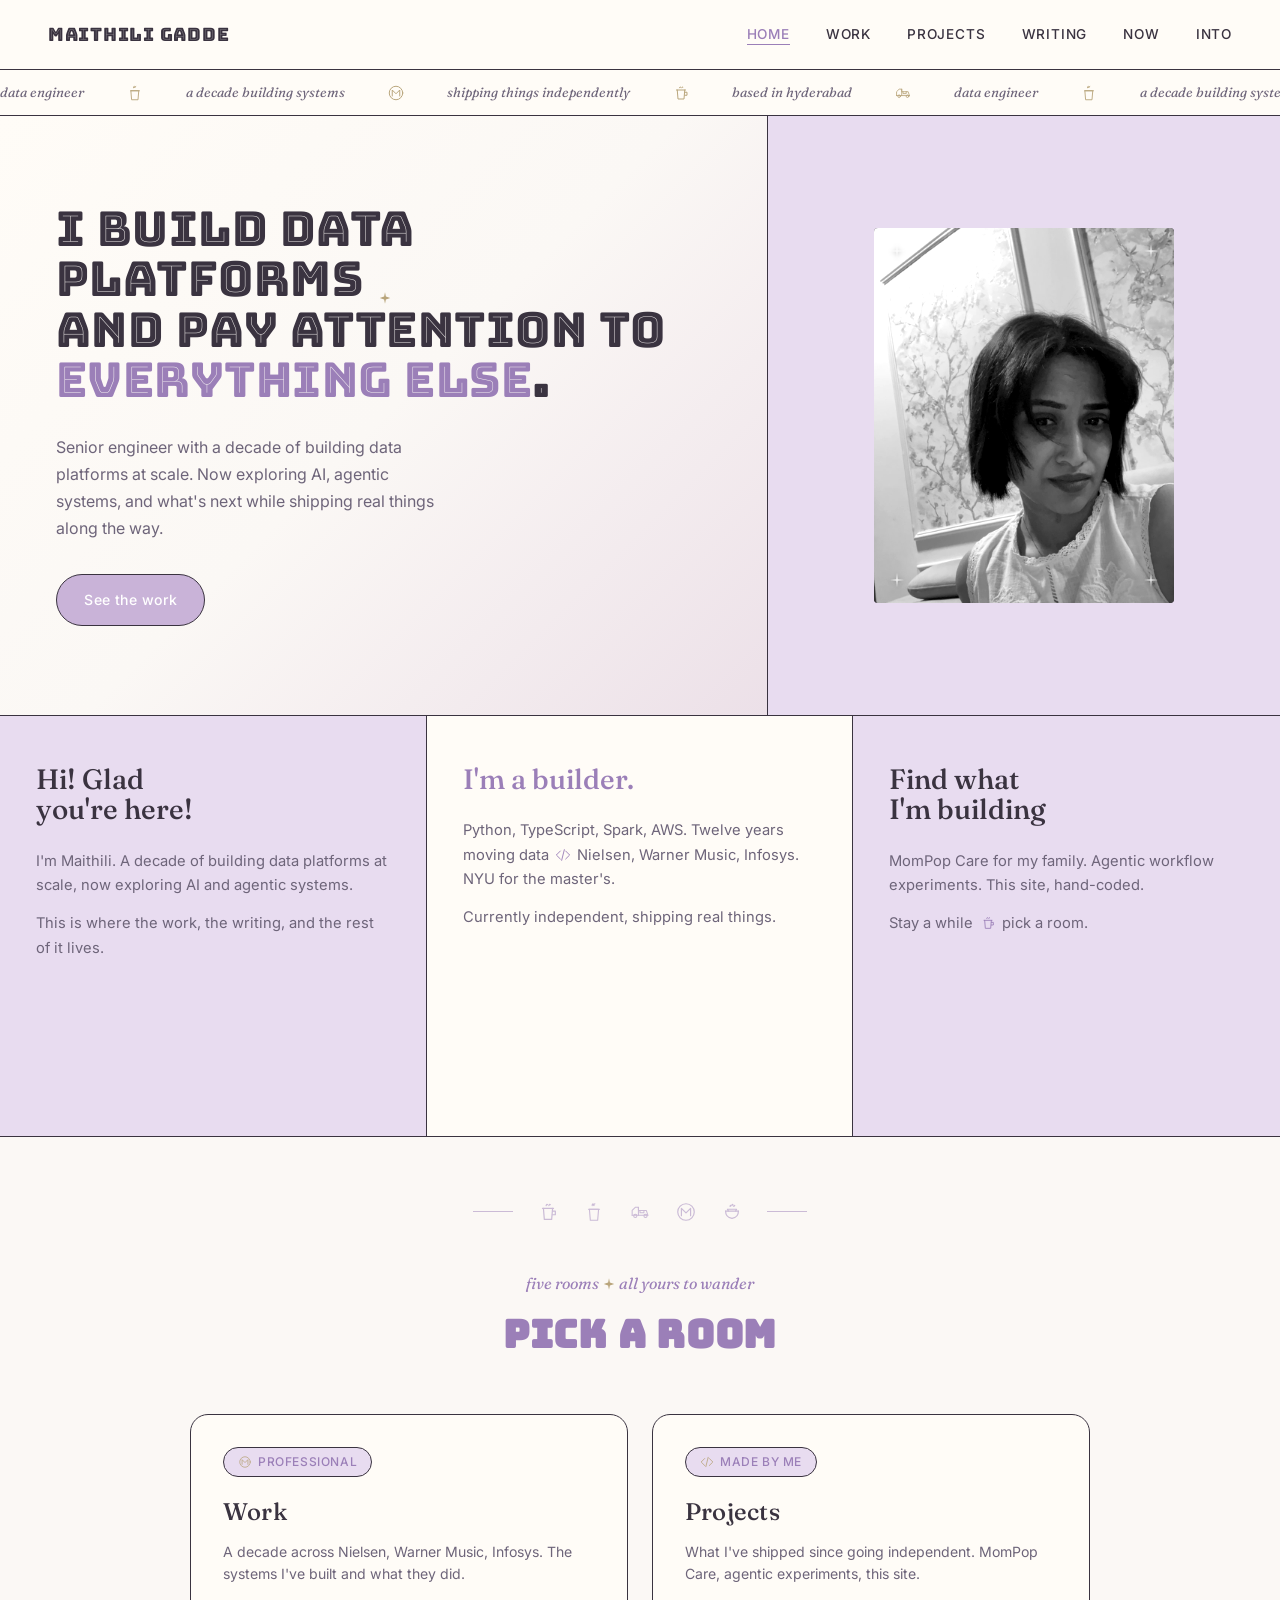
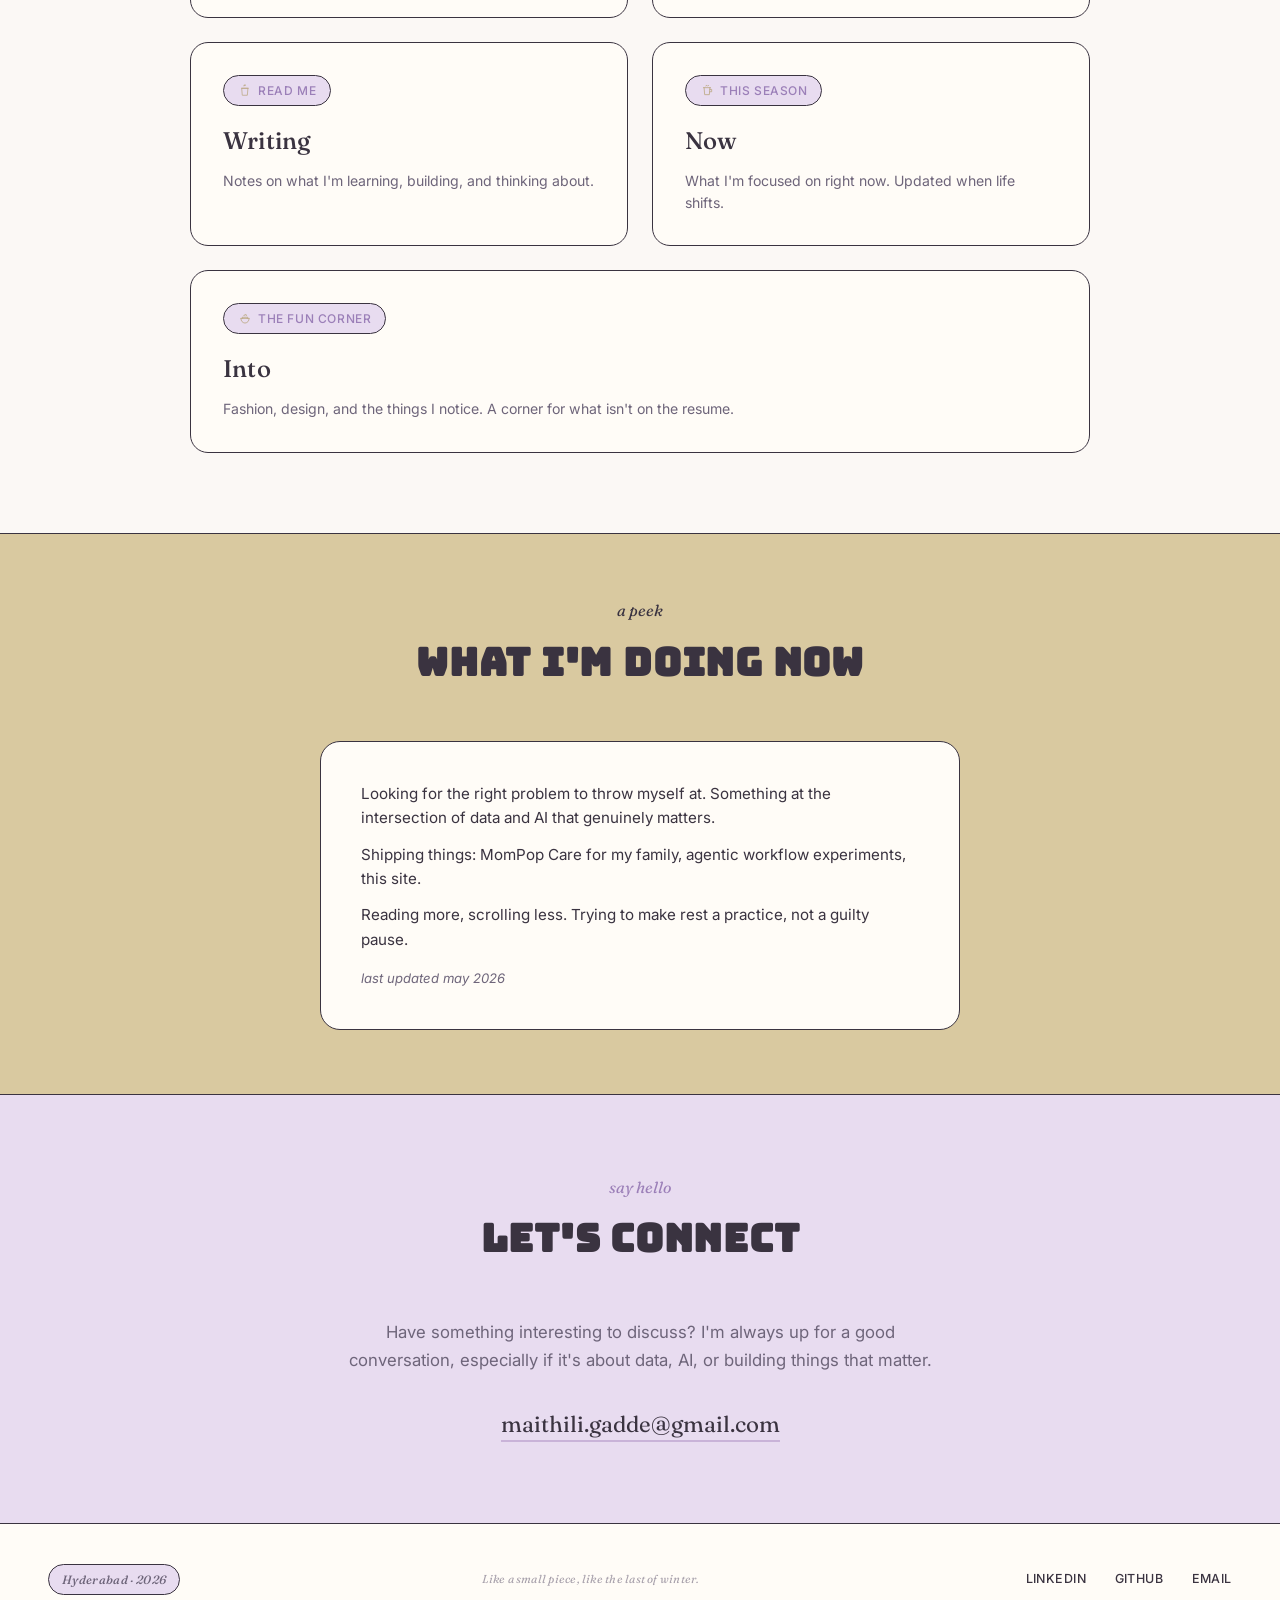
==== index.html @ c9463063 "Bring the site to life, subtle animations and whimsy across all pages" ====
<!DOCTYPE html>
<html lang="en">
<head>
<meta charset="UTF-8">
<meta name="viewport" content="width=device-width, initial-scale=1.0">
<title>Maithili Gadde — Engineer, Builder, Explorer</title>
<meta name="description" content="Maithili Gadde is a senior software engineer with a decade of experience building data platforms at scale. Currently exploring AI, agentic systems, and shipping things independently.">
<meta property="og:title" content="Maithili Gadde — Engineer, Builder, Explorer">
<meta property="og:description" content="A decade building data platforms at scale. Currently exploring AI, agentic systems, and what's next.">
<meta property="og:type" content="website">
<meta property="og:image" content="hero-portrait.jpg">
<meta name="twitter:card" content="summary">
<meta name="twitter:title" content="Maithili Gadde — Engineer, Builder, Explorer">
<meta name="twitter:description" content="A decade building data platforms at scale. Currently exploring AI, agentic systems, and what's next.">
<link rel="icon" href="data:image/svg+xml,<svg xmlns='http://www.w3.org/2000/svg' viewBox='0 0 100 100'><text y='.9em' font-size='90'>M</text></svg>">
<link href="https://fonts.googleapis.com/css2?family=Bungee+Inline&family=Fraunces:ital,opsz,wght@0,9..144,300;0,9..144,400;0,9..144,500;1,9..144,400&family=Inter:wght@300;400;500;600&display=swap" rel="stylesheet">
<link rel="stylesheet" href="styles.css">
</head>
<body>

<!-- icon sprite: NYC + Hyderabad + tech -->
<svg width="0" height="0" style="position:absolute" aria-hidden="true"><defs>
  <!-- chai: cutting chai tumbler -->
  <symbol id="i-chai" viewBox="0 0 24 24" fill="none" stroke="currentColor" stroke-width="1.3" stroke-linecap="round" stroke-linejoin="round">
    <path d="M7 8 L8 20 L16 20 L17 8"/>
    <line x1="6" y1="8" x2="18" y2="8"/>
    <path d="M17 11 L20 11 L20 15 L17 15"/>
    <path d="M10 5 Q10.5 3, 11.5 4"/>
    <path d="M13 5 Q13.5 3, 14.5 4"/>
  </symbol>
  <!-- auto-rickshaw -->
  <symbol id="i-rick" viewBox="0 0 28 20" fill="none" stroke="currentColor" stroke-width="1.3" stroke-linecap="round" stroke-linejoin="round">
    <path d="M4 14 L4 8 L8 4 L12 4 L12 8 L22 8 L24 14"/>
    <line x1="4" y1="14" x2="24" y2="14"/>
    <circle cx="8" cy="15" r="2"/>
    <circle cx="21" cy="15" r="2"/>
    <line x1="12" y1="4" x2="12" y2="14"/>
    <path d="M14 8 L14 11 L19 11 L19 8"/>
  </symbol>
  <!-- biryani handi: round pot with steam -->
  <symbol id="i-biryani" viewBox="0 0 24 24" fill="none" stroke="currentColor" stroke-width="1.3" stroke-linecap="round" stroke-linejoin="round">
    <path d="M5 11 Q5 18, 12 19 Q19 18, 19 11"/>
    <line x1="5" y1="11" x2="19" y2="11"/>
    <path d="M8 11 L7 9 L17 9 L16 11"/>
    <path d="M10 6 Q10 4, 11 5"/>
    <path d="M14 6 Q14 4, 15 5"/>
    <path d="M12 5 Q12 3, 13 4"/>
  </symbol>
  <!-- metro token: circle with M -->
  <symbol id="i-metro" viewBox="0 0 24 24" fill="none" stroke="currentColor" stroke-width="1.3" stroke-linecap="round" stroke-linejoin="round">
    <circle cx="12" cy="12" r="9"/>
    <path d="M7 16 L7 8 L12 13 L17 8 L17 16"/>
  </symbol>
  <!-- coffee: NYC paper cup -->
  <symbol id="i-coffee" viewBox="0 0 24 24" fill="none" stroke="currentColor" stroke-width="1.2" stroke-linecap="round" stroke-linejoin="round">
    <path d="M7 9 L17 9 L16 21 L8 21 Z"/>
    <line x1="6" y1="9" x2="18" y2="9"/>
    <path d="M10 5 Q10 3, 11 3 Q11 5, 12 5 Q12 3, 13 3"/>
  </symbol>
  <!-- spark: four-point star -->
  <symbol id="i-spark" viewBox="0 0 24 24" fill="currentColor" stroke="none">
    <path d="M12 2 L13.5 9.5 L21 12 L13.5 14.5 L12 22 L10.5 14.5 L3 12 L10.5 9.5 Z"/>
  </symbol>
  <!-- code: angle brackets -->
  <symbol id="i-code" viewBox="0 0 24 24" fill="none" stroke="currentColor" stroke-width="1.4" stroke-linecap="round" stroke-linejoin="round">
    <polyline points="8 6 2 12 8 18"/>
    <polyline points="16 6 22 12 16 18"/>
    <line x1="14" y1="4" x2="10" y2="20"/>
  </symbol>
</defs></svg>

<nav>
  <a href="index.html" class="nav-logo">MAITHILI GADDE</a>
  <ul class="nav-links" id="navLinks">
    <li><a href="index.html" class="active">Home</a></li>
    <li><a href="work.html">Work</a></li>
    <li><a href="projects.html">Projects</a></li>
    <li><a href="writing.html">Writing</a></li>
    <li><a href="now.html">Now</a></li>
    <li><a href="into.html">Into</a></li>
  </ul>
  <button class="nav-toggle" id="navToggle" aria-label="Toggle navigation">
    <span></span><span></span><span></span>
  </button>
</nav>

<div class="marquee">
  <div class="marquee-track">
    <span>data engineer <svg class="nyc-icon"><use href="#i-coffee"/></svg> a decade building systems <svg class="nyc-icon"><use href="#i-metro"/></svg> shipping things independently <svg class="nyc-icon"><use href="#i-chai"/></svg> based in hyderabad <svg class="nyc-icon"><use href="#i-rick"/></svg></span>
    <span>data engineer <svg class="nyc-icon"><use href="#i-coffee"/></svg> a decade building systems <svg class="nyc-icon"><use href="#i-metro"/></svg> shipping things independently <svg class="nyc-icon"><use href="#i-chai"/></svg> based in hyderabad <svg class="nyc-icon"><use href="#i-rick"/></svg></span>
  </div>
</div>

<section class="hero">
  <div class="hero-left">
    <h1 class="fade-up delay-1">I build data platforms<svg class="nyc-icon-sm star-after" style="margin-left:0.3em"><use href="#i-spark"/></svg><br>and pay attention to <span class="rose-line">everything else</span>.</h1>
    <p class="hero-sub fade-up delay-2">Senior engineer with a decade of building data platforms at scale. Now exploring AI, agentic systems, and what's next while shipping real things along the way.</p>
    <a href="work.html" class="btn fade-up delay-3">See the work</a>
  </div>
  <div class="hero-right">
    <div class="portrait-frame">
      <svg class="corner-mark tl" viewBox="0 0 18 18" fill="currentColor"><path d="M9 0 L10 8 L18 9 L10 10 L9 18 L8 10 L0 9 L8 8 Z"/></svg>
      <svg class="corner-mark tr" viewBox="0 0 18 18" fill="currentColor"><path d="M9 0 L10 8 L18 9 L10 10 L9 18 L8 10 L0 9 L8 8 Z"/></svg>
      <svg class="corner-mark bl" viewBox="0 0 18 18" fill="currentColor"><path d="M9 0 L10 8 L18 9 L10 10 L9 18 L8 10 L0 9 L8 8 Z"/></svg>
      <svg class="corner-mark br" viewBox="0 0 18 18" fill="currentColor"><path d="M9 0 L10 8 L18 9 L10 10 L9 18 L8 10 L0 9 L8 8 Z"/></svg>
      <img src="hero-portrait.jpg" alt="Maithili Gadde">
    </div>
  </div>
</section>

<section class="three-panels">
  <div class="panel fade-up delay-1">
    <h2 class="panel-title">Hi! Glad<br>you're here!</h2>
    <p>I'm Maithili. A decade of building data platforms at scale, now exploring AI and agentic systems.</p>
    <p>This is where the work, the writing, and the rest of it lives.</p>
  </div>
  <div class="panel fade-up delay-2">
    <h2 class="panel-title">I'm a builder.</h2>
    <p>Python, TypeScript, Spark, AWS. Twelve years moving data <svg class="panel-icon"><use href="#i-code"/></svg> Nielsen, Warner Music, Infosys. NYU for the master's.</p>
    <p>Currently independent, shipping real things.</p>
  </div>
  <div class="panel fade-up delay-3">
    <h2 class="panel-title">Find what<br>I'm building</h2>
    <p>MomPop Care for my family. Agentic workflow experiments. This site, hand-coded.</p>
    <p>Stay a while <svg class="panel-icon"><use href="#i-chai"/></svg> pick a room.</p>
  </div>
</section>

<section class="rooms-section">
  <div class="divider-row" style="padding-top:0;margin-top:-1rem;margin-bottom:2rem">
    <span class="line"></span>
    <svg><use href="#i-chai"/></svg>
    <svg><use href="#i-coffee"/></svg>
    <svg><use href="#i-rick"/></svg>
    <svg><use href="#i-metro"/></svg>
    <svg><use href="#i-biryani"/></svg>
    <span class="line"></span>
  </div>
  <div class="section-eyebrow">five rooms <svg class="nyc-icon-sm" style="color:var(--sage-deep);vertical-align:-0.15em"><use href="#i-spark"/></svg> all yours to wander</div>
  <h2 class="section-title">PICK A ROOM</h2>
  <div class="rooms-grid">
    <a href="work.html" class="room-card hover-tilt fade-up delay-1">
      <div class="room-label"><svg class="nyc-icon-sm" style="color:var(--sage-deep)"><use href="#i-metro"/></svg> Professional</div>
      <h3>Work</h3>
      <p>A decade across Nielsen, Warner Music, Infosys. The systems I've built and what they did.</p>
    </a>
    <a href="projects.html" class="room-card hover-tilt fade-up delay-2">
      <div class="room-label"><svg class="nyc-icon-sm" style="color:var(--sage-deep)"><use href="#i-code"/></svg> Made by me</div>
      <h3>Projects</h3>
      <p>What I've shipped since going independent. MomPop Care, agentic experiments, this site.</p>
    </a>
    <a href="writing.html" class="room-card hover-tilt fade-up delay-3">
      <div class="room-label"><svg class="nyc-icon-sm" style="color:var(--sage-deep)"><use href="#i-coffee"/></svg> Read me</div>
      <h3>Writing</h3>
      <p>Notes on what I'm learning, building, and thinking about.</p>
    </a>
    <a href="now.html" class="room-card hover-tilt fade-up delay-4">
      <div class="room-label"><svg class="nyc-icon-sm" style="color:var(--sage-deep)"><use href="#i-chai"/></svg> This season</div>
      <h3>Now</h3>
      <p>What I'm focused on right now. Updated when life shifts.</p>
    </a>
    <a href="into.html" class="room-card hover-tilt fade-up delay-5" style="grid-column: 1 / -1;">
      <div class="room-label"><svg class="nyc-icon-sm" style="color:var(--sage-deep)"><use href="#i-biryani"/></svg> The fun corner</div>
      <h3>Into</h3>
      <p>Fashion, design, and the things I notice. A corner for what isn't on the resume.</p>
    </a>
  </div>
</section>

<section class="now-section">
  <div class="section-eyebrow">a peek</div>
  <h2 class="section-title">WHAT I'M DOING NOW</h2>
  <div class="now-card">
    <p>Looking for the right problem to throw myself at. Something at the intersection of data and AI that genuinely matters.</p>
    <p>Shipping things: MomPop Care for my family, agentic workflow experiments, this site.</p>
    <p>Reading more, scrolling less. Trying to make rest a practice, not a guilty pause.</p>
    <p>last updated may 2026</p>
  </div>
</section>

<section class="contact-section">
  <div class="section-eyebrow">say hello</div>
  <h2 class="section-title">LET'S CONNECT</h2>
  <div class="contact-inner">
    <p>Have something interesting to discuss? I'm always up for a good conversation, especially if it's about data, AI, or building things that matter.</p>
    <a href="mailto:maithili.gadde@gmail.com" class="contact-email">maithili.gadde@gmail.com</a>
  </div>
</section>

<footer>
  <div class="tag">Hyderabad &middot; 2026</div>
  <div class="footer-lyric" id="footerLyric"></div>
  <div class="links">
    <a href="https://www.linkedin.com/in/maithiligadde/" target="_blank" rel="noopener">LinkedIn</a>
    <a href="https://github.com/maithiligadde" target="_blank" rel="noopener">GitHub</a>
    <a href="mailto:maithili.gadde@gmail.com">Email</a>
  </div>
</footer>

<script>
  const navToggle = document.getElementById('navToggle');
  const navLinks = document.getElementById('navLinks');
  navToggle.addEventListener('click', () => navLinks.classList.toggle('open'));
  const lyrics = [
    'Is it still winter here?',
    'I miss you.',
    'How much longer do I have to wait?',
    'Like a small piece, like the last of winter.',
    'You know it all. You\'re my best friend.',
    'Morning will come again.',
    'Snowflakes are falling, getting farther away.',
    'I wander around, looking for you.',
    'Winter is cold because of you.'
  ];
  const el = document.getElementById('footerLyric');
  if (el) el.textContent = lyrics[Math.floor(Math.random() * lyrics.length)];
</script>

</body>
</html>
---- styles.css ----
:root {
  --cream: #FBF8F5;
  --cream-light: #FFFCF7;
  --rose: #C9B3D8;
  --rose-soft: #E8DCF0;
  --rose-deep: #9B7FB8;
  --sage: #D9C9A0;
  --sage-deep: #B8A47A;
  --ink: #3A3340;
  --ink-muted: #6E657A;
  --display: 'Bungee Inline', cursive;
  --heading: 'Fraunces', Georgia, serif;
  --serif: 'Fraunces', Georgia, serif;
  --sans: 'Inter', system-ui, sans-serif;
}
* { margin:0; padding:0; box-sizing:border-box; }
body {
  font-family: var(--sans);
  background: var(--cream);
  color: var(--ink);
  font-weight: 400;
  line-height: 1.6;
  overflow-x: hidden;
}
::selection { background: var(--rose); color: white; }

/* ── nav ── */
nav {
  background: var(--cream-light);
  border-bottom: 1px solid var(--ink);
  padding: 1.25rem 3rem;
  display: flex;
  justify-content: space-between;
  align-items: center;
  position: relative;
  z-index: 5;
}
.nav-logo {
  font-family: var(--display);
  font-size: 1.15rem;
  color: var(--ink);
  text-decoration: none;
  letter-spacing: 0.04em;
}
.nav-links {
  display: flex;
  gap: 2.25rem;
  list-style: none;
  font-size: 0.85rem;
  letter-spacing: 0.06em;
  text-transform: uppercase;
  font-weight: 500;
}
.nav-links a {
  text-decoration: none;
  color: var(--ink);
  transition: color 0.2s;
}
.nav-links a:hover { color: var(--rose-deep); }

/* ── marquee ── */
.marquee {
  background: var(--cream-light);
  border-bottom: 1px solid var(--ink);
  padding: 0.7rem 0;
  overflow: hidden;
}
.marquee-track {
  display: flex;
  white-space: nowrap;
  animation: scroll 28s linear infinite;
  gap: 2.5rem;
}
.marquee span {
  font-size: 0.85rem;
  display: inline-flex;
  align-items: center;
  gap: 2.5rem;
  font-family: var(--serif);
  font-style: italic;
  color: var(--ink-muted);
}
.marquee .star {
  color: var(--sage-deep);
  font-style: normal;
}

/* ── inline NYC icons ── */
.nyc-icon {
  display: inline-block;
  width: 18px;
  height: 18px;
  vertical-align: -0.25em;
  color: var(--sage-deep);
  margin: 0 0.15em;
  flex-shrink: 0;
}
.nyc-icon-sm {
  width: 14px;
  height: 14px;
  vertical-align: -0.18em;
}
.nyc-icon-lg {
  width: 24px;
  height: 24px;
  vertical-align: -0.35em;
}
.panel-icon {
  display: inline-block;
  width: 16px;
  height: 16px;
  vertical-align: -0.2em;
  color: var(--rose-deep);
  margin: 0 0.15em;
}
.divider-row {
  display: flex;
  align-items: center;
  justify-content: center;
  gap: 1.5rem;
  padding: 2rem 0 1rem;
  color: var(--rose-deep);
  opacity: 0.5;
}
.divider-row svg { width: 22px; height: 22px; }
.divider-row .line {
  width: 40px;
  height: 1px;
  background: currentColor;
}
@keyframes scroll {
  from { transform: translateX(0); }
  to { transform: translateX(-50%); }
}

/* ── hero ── */
.hero {
  display: grid;
  grid-template-columns: 1.5fr 1fr;
  min-height: 600px;
  border-bottom: 1px solid var(--ink);
}
.hero-left {
  background: linear-gradient(135deg, var(--cream-light) 0%, var(--cream) 50%, #ECE0E8 100%);
  padding: 4rem 3.5rem;
  display: flex;
  flex-direction: column;
  justify-content: center;
  border-right: 1px solid var(--ink);
}
.hero-left h1 {
  font-family: var(--display);
  font-size: 3rem;
  font-weight: 400;
  line-height: 1.05;
  letter-spacing: 0.01em;
  margin-bottom: 1.75rem;
  color: var(--ink);
}
.hero-left h1 .rose-line {
  color: var(--rose-deep);
}
.hero-left .star-after {
  display: inline-block;
  color: var(--sage-deep);
  margin-left: 0.3em;
}
.hero-left h1 .rose-line {
  color: var(--rose-deep);
}
.hero-left .star-after {
  display: inline-block;
  color: var(--sage-deep);
  margin-left: 0.3em;
}
.hero-sub {
  font-size: 1rem;
  max-width: 380px;
  margin-bottom: 2rem;
  color: var(--ink-muted);
  line-height: 1.7;
}
.btn {
  display: inline-flex;
  align-items: center;
  gap: 0.6rem;
  background: var(--rose);
  color: white;
  padding: 0.85rem 1.7rem;
  border-radius: 999px;
  font-size: 0.88rem;
  font-weight: 500;
  text-decoration: none;
  letter-spacing: 0.03em;
  border: 1px solid var(--ink);
  transition: transform 0.2s, background 0.2s;
  width: fit-content;
}
.btn:hover { background: var(--rose-deep); transform: translateY(-2px); }
.btn .star { color: white; }

.hero-right {
  background: var(--rose-soft);
  position: relative;
  overflow: hidden;
  display: flex;
  align-items: center;
  justify-content: center;
  padding: 2rem;
}
.portrait-frame {
  width: 100%;
  max-width: 300px;
  aspect-ratio: 4/5;
  border-radius: 4px;
  position: relative;
  overflow: hidden;
  background: var(--ink);
}
.portrait-frame img {
  width: 100%;
  height: 100%;
  object-fit: cover;
  display: block;
  filter: contrast(1.05);
}
.corner-mark {
  position: absolute;
  width: 14px;
  height: 14px;
  color: rgba(255,255,255,0.8);
  z-index: 2;
  filter: drop-shadow(0 1px 2px rgba(0,0,0,0.3));
}
.corner-mark.tl { top: 1rem; left: 1rem; }
.corner-mark.tr { top: 1rem; right: 1rem; }
.corner-mark.bl { bottom: 1rem; left: 1rem; }
.corner-mark.br { bottom: 1rem; right: 1rem; }

/* ── three panels ── */
.three-panels {
  display: grid;
  grid-template-columns: 1fr 1fr 1fr;
  border-bottom: 1px solid var(--ink);
}
.panel {
  padding: 3rem 2.25rem;
  border-right: 1px solid var(--ink);
  background: var(--rose-soft);
  position: relative;
  min-height: 420px;
}
.panel:nth-child(2) { background: var(--cream-light); }
.panel:last-child { border-right: none; background: var(--rose-soft); }
.panel-title {
  font-family: var(--heading);
  font-size: 1.75rem;
  font-weight: 500;
  color: var(--ink);
  line-height: 1.1;
  margin-bottom: 1.5rem;
}
.panel:nth-child(2) .panel-title { color: var(--rose-deep); }
.panel p {
  color: var(--ink-muted);
  font-size: 0.92rem;
  line-height: 1.65;
  margin-bottom: 0.85rem;
}
.panel-star {
  display: inline-block;
  color: var(--sage-deep);
  margin: 0 0.2em;
}
.panel-photo {
  width: 130px;
  height: 130px;
  margin: 1rem auto;
  background: var(--ink);
  border-radius: 50%;
  display: flex;
  align-items: center;
  justify-content: center;
  color: rgba(255,255,255,0.4);
  font-size: 0.7rem;
  font-family: var(--serif);
  font-style: italic;
}

/* ── rooms ── */
.rooms-section {
  padding: 5rem 3rem;
  background: var(--cream);
  border-bottom: 1px solid var(--ink);
}
.section-eyebrow {
  font-family: var(--serif);
  font-style: italic;
  font-size: 1rem;
  color: var(--rose-deep);
  text-align: center;
  margin-bottom: 0.5rem;
}
.section-eyebrow .star { color: var(--sage-deep); margin: 0 0.4em; }
.section-title {
  font-family: var(--display);
  font-size: 2.4rem;
  text-align: center;
  color: var(--rose-deep);
  letter-spacing: 0.02em;
  margin-bottom: 3rem;
}
.rooms-grid {
  display: grid;
  grid-template-columns: repeat(2, 1fr);
  gap: 1.5rem;
  max-width: 900px;
  margin: 0 auto;
}
.room-card {
  background: var(--cream-light);
  border: 1px solid var(--ink);
  border-radius: 18px;
  padding: 2rem;
  text-decoration: none;
  color: var(--ink);
  transition: transform 0.2s, box-shadow 0.2s;
  display: block;
}
.room-card:hover {
  transform: translate(-3px, -3px);
  box-shadow: 6px 6px 0 var(--ink);
}
.room-label {
  display: inline-flex;
  align-items: center;
  gap: 0.4rem;
  background: var(--rose-soft);
  color: var(--rose-deep);
  padding: 0.3rem 0.85rem;
  border-radius: 999px;
  font-size: 0.75rem;
  font-weight: 500;
  letter-spacing: 0.05em;
  text-transform: uppercase;
  margin-bottom: 1rem;
  border: 1px solid var(--ink);
}
.room-label .star { color: var(--sage-deep); }
.room-card h3 {
  font-family: var(--heading);
  font-size: 1.5rem;
  font-weight: 500;
  margin-bottom: 0.6rem;
  letter-spacing: 0.01em;
}
.room-card p {
  font-size: 0.88rem;
  color: var(--ink-muted);
  line-height: 1.55;
}

/* ── now bar ── */
.now-section {
  background: var(--sage);
  padding: 4rem 3rem;
  border-bottom: 1px solid var(--ink);
  text-align: center;
}
.now-section .section-title { color: var(--ink); }
.now-section .section-eyebrow { color: var(--ink); }
.now-section .section-eyebrow .star { color: var(--cream-light); }
.now-card {
  background: var(--cream-light);
  border: 1px solid var(--ink);
  border-radius: 20px;
  padding: 2.5rem;
  max-width: 640px;
  margin: 0 auto;
  text-align: left;
}
.now-card p { margin-bottom: 0.75rem; font-size: 0.95rem; color: var(--ink); }
.now-card p:last-child { margin-bottom: 0; margin-top: 1rem; font-style: italic; color: var(--ink-muted); font-size: 0.82rem; }

/* ── mobile nav toggle ── */
.nav-toggle {
  display: none;
  background: none;
  border: none;
  cursor: pointer;
  padding: 0.5rem;
  z-index: 10;
}
.nav-toggle span {
  display: block;
  width: 22px;
  height: 1.5px;
  background: var(--ink);
  margin: 5px 0;
  transition: all 0.3s;
}

/* ── contact section ── */
.contact-section {
  background: var(--rose-soft);
  padding: 5rem 3rem;
  border-bottom: 1px solid var(--ink);
  text-align: center;
}
.contact-section .section-title { color: var(--ink); }
.contact-inner {
  max-width: 600px;
  margin: 0 auto;
}
.contact-inner p {
  font-size: 1.05rem;
  color: var(--ink-muted);
  line-height: 1.7;
  margin-bottom: 2rem;
}
.contact-email {
  font-family: var(--heading);
  font-size: 1.4rem;
  font-weight: 400;
  color: var(--ink);
  text-decoration: none;
  border-bottom: 2px solid var(--rose);
  padding-bottom: 2px;
  transition: color 0.3s, border-color 0.3s;
}
.contact-email:hover {
  color: var(--rose-deep);
  border-color: var(--rose-deep);
}

/* ── footer ── */
footer {
  background: var(--cream-light);
  padding: 2.5rem 3rem;
  display: flex;
  justify-content: space-between;
  align-items: center;
  font-size: 0.85rem;
}
footer .tag {
  font-family: var(--serif);
  font-style: italic;
  color: var(--ink-muted);
}
footer .ny { color: var(--rose-deep); }
footer .links a {
  color: var(--ink);
  text-decoration: none;
  margin-left: 1.5rem;
  font-weight: 500;
  letter-spacing: 0.04em;
  text-transform: uppercase;
  font-size: 0.78rem;
}
footer .links a:hover { color: var(--rose-deep); }
footer .footer-lyric {
  font-family: var(--serif);
  font-style: italic;
  font-size: 0.72rem;
  color: var(--ink-muted);
  opacity: 0.6;
  letter-spacing: 0.02em;
}

@media (max-width: 800px) {
  nav { padding: 1rem 1.25rem; }
  .nav-toggle { display: block; }
  .nav-links {
    position: fixed;
    top: 0;
    right: -100%;
    width: 70%;
    height: 100vh;
    background: var(--cream);
    flex-direction: column;
    justify-content: center;
    align-items: center;
    gap: 2rem;
    transition: right 0.4s ease;
    border-left: 1px solid var(--ink);
    z-index: 9;
    font-size: 0.85rem;
  }
  .nav-links.open { right: 0; }
  .hero { grid-template-columns: 1fr; }
  .hero-left { border-right: none; border-bottom: 1px solid var(--ink); padding: 3rem 1.5rem; }
  .hero-left h1 { font-size: 2.1rem; }
  .hero-right { min-height: 360px; }
  .three-panels { grid-template-columns: 1fr; }
  .panel { border-right: none; border-bottom: 1px solid var(--ink); min-height: auto; padding: 2.5rem 1.5rem; }
  .panel:last-child { border-bottom: none; }
  .rooms-section, .now-section, .contact-section { padding: 3rem 1.25rem; }
  .rooms-grid { grid-template-columns: 1fr; gap: 1rem; }
  .section-title { font-size: 1.8rem; }
  footer { flex-direction: column; gap: 1rem; padding: 2rem 1.25rem; text-align: center; }
  footer .links a { margin: 0 0.75rem; }
}

/* ─────────────────────────────────────────
   INNER PAGE STYLES
   ───────────────────────────────────────── */

/* Page hero - shared shell across inner pages */
.page-hero {
  background: linear-gradient(135deg, var(--cream-light) 0%, var(--cream) 50%, #ECE0E8 100%);
  border-bottom: 1px solid var(--ink);
  padding: 5rem 3rem 4rem;
}
.page-hero-inner {
  max-width: 900px;
  margin: 0 auto;
}
.page-eyebrow {
  font-family: var(--serif);
  font-style: italic;
  font-size: 1rem;
  color: var(--rose-deep);
  margin-bottom: 0.75rem;
  font-variation-settings: "opsz" 144;
}
.page-title {
  font-family: var(--display);
  font-size: 3.6rem;
  font-weight: 400;
  line-height: 1;
  letter-spacing: 0.02em;
  color: var(--ink);
  margin-bottom: 1.25rem;
}
.page-intro {
  font-size: 1.1rem;
  max-width: 620px;
  color: var(--ink-muted);
  line-height: 1.65;
}

/* Active nav state */
.nav-links a.active {
  color: var(--rose-deep);
  border-bottom: 1px solid var(--rose-deep);
  padding-bottom: 2px;
}

/* Inline icon (next to text, smaller) */
.inline-icon {
  display: inline-block;
  width: 14px;
  height: 14px;
  vertical-align: -0.18em;
  color: var(--sage-deep);
  margin: 0 0.2em;
}

/* ─── WORK PAGE: timeline ─── */
.timeline-section {
  background: var(--cream);
  padding: 4rem 3rem;
  border-bottom: 1px solid var(--ink);
}
.timeline {
  max-width: 800px;
  margin: 0 auto;
  position: relative;
}
.timeline::before {
  content: '';
  position: absolute;
  left: 0;
  top: 0;
  bottom: 0;
  width: 2px;
  background: var(--rose-soft);
}
.timeline-item {
  padding-left: 3rem;
  padding-bottom: 3rem;
  position: relative;
}
.timeline-item::before {
  content: '';
  position: absolute;
  left: -7px;
  top: 0.5rem;
  width: 16px;
  height: 16px;
  background: var(--cream);
  border: 2px solid var(--rose-deep);
  border-radius: 50%;
}
.timeline-item:last-child {
  padding-bottom: 0;
}
.timeline-date {
  font-family: var(--serif);
  font-style: italic;
  color: var(--rose-deep);
  font-size: 0.95rem;
  margin-bottom: 0.5rem;
  font-variation-settings: "opsz" 144;
}
.timeline-role {
  font-family: var(--heading);
  font-size: 1.5rem;
  font-weight: 500;
  letter-spacing: 0.01em;
  color: var(--ink);
  margin-bottom: 0.25rem;
  line-height: 1.15;
}
.timeline-org {
  font-size: 0.95rem;
  color: var(--ink-muted);
  margin-bottom: 1rem;
  font-style: italic;
  font-family: var(--serif);
  font-variation-settings: "opsz" 144;
}
.timeline-content p {
  color: var(--ink-muted);
  line-height: 1.7;
  margin-bottom: 1rem;
}
.timeline-tags {
  display: flex;
  flex-wrap: wrap;
  gap: 0.5rem;
  margin-top: 1rem;
}
.tag {
  background: var(--rose-soft);
  color: var(--rose-deep);
  font-size: 0.75rem;
  padding: 0.3rem 0.8rem;
  border-radius: 999px;
  font-weight: 500;
  letter-spacing: 0.03em;
  border: 1px solid var(--ink);
}

/* ─── WORK PAGE: stack grid ─── */
.stack-section {
  background: var(--cream-light);
  padding: 4rem 3rem;
  border-bottom: 1px solid var(--ink);
}
.stack-section .section-eyebrow {
  text-align: center;
}
.stack-grid {
  display: grid;
  grid-template-columns: repeat(auto-fill, minmax(160px, 1fr));
  gap: 1rem;
  max-width: 900px;
  margin: 0 auto;
}
.stack-item {
  background: var(--cream);
  border: 1px solid var(--ink);
  border-radius: 12px;
  padding: 1.2rem;
  text-align: center;
  transition: transform 0.2s, box-shadow 0.2s;
}
.stack-item:hover {
  transform: translate(-2px, -2px);
  box-shadow: 4px 4px 0 var(--ink);
}
.stack-item strong {
  display: block;
  font-family: var(--heading);
  font-size: 1.1rem;
  font-weight: 500;
  color: var(--ink);
  margin-bottom: 0.25rem;
  letter-spacing: 0.01em;
}
.stack-item span {
  font-size: 0.78rem;
  color: var(--ink-muted);
  text-transform: uppercase;
  letter-spacing: 0.08em;
}

/* ─── PROJECTS PAGE ─── */
.projects-section {
  background: var(--cream);
  padding: 4rem 3rem;
  border-bottom: 1px solid var(--ink);
}
.project-list {
  max-width: 800px;
  margin: 0 auto;
  display: flex;
  flex-direction: column;
  gap: 2rem;
}
.project-card {
  background: var(--cream-light);
  border: 1px solid var(--ink);
  border-radius: 18px;
  padding: 2rem;
  display: grid;
  grid-template-columns: 60px 1fr;
  gap: 1.5rem;
  transition: transform 0.2s, box-shadow 0.2s;
}
.project-card:hover {
  transform: translate(-3px, -3px);
  box-shadow: 6px 6px 0 var(--ink);
}
.project-card-open {
  background: var(--rose-soft);
}
.project-num {
  font-family: var(--heading);
  font-size: 2rem;
  font-weight: 400;
  font-style: italic;
  color: var(--rose-deep);
  line-height: 1;
  letter-spacing: 0.02em;
}
.project-title {
  font-family: var(--heading);
  font-size: 1.6rem;
  font-weight: 500;
  letter-spacing: 0.01em;
  color: var(--ink);
  margin-bottom: 0.75rem;
  line-height: 1.1;
}
.project-body p {
  color: var(--ink-muted);
  line-height: 1.7;
  margin-bottom: 1rem;
}

/* ─── WRITING PAGE ─── */
.writing-section {
  background: var(--cream);
  padding: 4rem 3rem;
  border-bottom: 1px solid var(--ink);
}
.post-list {
  max-width: 720px;
  margin: 0 auto;
  display: flex;
  flex-direction: column;
  gap: 1.5rem;
}
.post-card {
  background: var(--cream-light);
  border: 1px solid var(--ink);
  border-radius: 14px;
  padding: 1.8rem 2rem;
}
.post-meta {
  font-family: var(--serif);
  font-style: italic;
  color: var(--rose-deep);
  font-size: 0.9rem;
  margin-bottom: 0.5rem;
  font-variation-settings: "opsz" 144;
}
.post-title {
  font-family: var(--heading);
  font-size: 1.6rem;
  font-weight: 500;
  letter-spacing: 0.01em;
  margin-bottom: 0.75rem;
  line-height: 1.15;
}
.post-title a {
  color: var(--ink);
  text-decoration: none;
}
.post-title a:hover {
  color: var(--rose-deep);
}
.post-card p {
  color: var(--ink-muted);
  line-height: 1.7;
  margin-bottom: 1rem;
}
.post-card-empty {
  background: var(--cream);
  opacity: 0.7;
  border-style: dashed;
}
.post-link {
  color: var(--rose-deep);
  text-decoration: none;
  font-size: 0.9rem;
  font-weight: 500;
  letter-spacing: 0.02em;
}
.post-link:hover { color: var(--ink); }
.writing-footer {
  max-width: 720px;
  margin: 2.5rem auto 0;
  text-align: center;
}

/* ─── NOW PAGE ─── */
.now-page-section {
  background: var(--cream);
  padding: 4rem 3rem;
  border-bottom: 1px solid var(--ink);
}
.now-content {
  max-width: 680px;
  margin: 0 auto;
  background: var(--cream-light);
  border: 1px solid var(--ink);
  border-radius: 18px;
  padding: 3rem 2.5rem;
}
.now-h2 {
  font-family: var(--heading);
  font-size: 1.3rem;
  font-weight: 500;
  color: var(--rose-deep);
  letter-spacing: 0.01em;
  margin-top: 2rem;
  margin-bottom: 0.75rem;
}
.now-h2:first-child { margin-top: 0; }
.now-content p {
  color: var(--ink);
  line-height: 1.75;
  margin-bottom: 0.8rem;
}
.now-updated {
  margin-top: 2rem;
  font-style: italic;
  color: var(--ink-muted);
  font-size: 0.85rem;
  font-family: var(--serif);
  font-variation-settings: "opsz" 144;
}

/* ─── INTO PAGE ─── */
.into-section {
  background: var(--cream);
  padding: 4rem 3rem;
  border-bottom: 1px solid var(--ink);
}
.into-content {
  max-width: 720px;
  margin: 0 auto;
}
.into-heading {
  font-family: var(--heading);
  font-size: 1.6rem;
  font-weight: 500;
  margin-bottom: 2rem;
  color: var(--ink);
}
.lately-grid {
  display: grid;
  grid-template-columns: repeat(2, 1fr);
  gap: 1.25rem;
}
.lately-card {
  background: var(--cream-light);
  border: 1px solid var(--ink);
  border-radius: 12px;
  padding: 1.5rem;
  transition: transform 0.2s, box-shadow 0.2s;
}
.lately-card:hover {
  transform: translate(-3px, -3px);
  box-shadow: 6px 6px 0 var(--ink);
}
.lately-label {
  font-size: 0.7rem;
  letter-spacing: 0.1em;
  text-transform: uppercase;
  color: var(--rose-deep);
  margin-bottom: 0.6rem;
}
.lately-item {
  font-family: var(--heading);
  font-size: 1.25rem;
  font-weight: 500;
  color: var(--ink);
  line-height: 1.3;
}
.lately-detail {
  font-size: 0.9rem;
  color: var(--ink-muted);
  margin-top: 0.2rem;
}
.lately-note {
  font-family: var(--serif);
  font-style: italic;
  font-size: 0.85rem;
  color: var(--ink-muted);
  margin-top: 0.75rem;
  line-height: 1.5;
}
.lately-updated {
  font-size: 0.75rem;
  letter-spacing: 0.08em;
  text-transform: lowercase;
  color: var(--ink-muted);
  margin-top: 2rem;
}

/* ─── Animations & whimsy ─── */
@keyframes fadeSlideUp {
  from { opacity: 0; transform: translateY(20px); }
  to { opacity: 1; transform: translateY(0); }
}
@keyframes fadeSlideLeft {
  from { opacity: 0; transform: translateX(-15px); }
  to { opacity: 1; transform: translateX(0); }
}
@keyframes floatDot {
  0%, 100% { transform: translateY(0); }
  50% { transform: translateY(-4px); }
}
@keyframes gentlePulse {
  0%, 100% { opacity: 0.6; }
  50% { opacity: 1; }
}
@keyframes wiggle {
  0%, 100% { transform: rotate(0deg); }
  25% { transform: rotate(2deg); }
  75% { transform: rotate(-2deg); }
}

.fade-up {
  opacity: 0;
  animation: fadeSlideUp 0.5s ease forwards;
}
.fade-left {
  opacity: 0;
  animation: fadeSlideLeft 0.5s ease forwards;
}
.delay-1 { animation-delay: 0.1s; }
.delay-2 { animation-delay: 0.2s; }
.delay-3 { animation-delay: 0.35s; }
.delay-4 { animation-delay: 0.5s; }
.delay-5 { animation-delay: 0.65s; }
.delay-6 { animation-delay: 0.8s; }

.hover-tilt {
  transition: transform 0.3s cubic-bezier(0.34, 1.56, 0.64, 1), box-shadow 0.2s;
}
.hover-tilt:hover {
  transform: translate(-3px, -5px) rotate(-0.5deg);
  box-shadow: 6px 8px 0 var(--ink);
}

.hover-lift {
  transition: transform 0.25s ease, box-shadow 0.25s ease;
}
.hover-lift:hover {
  transform: translateY(-3px);
  box-shadow: 0 4px 12px rgba(58, 51, 64, 0.1);
}

.float-dot {
  display: inline-block;
  width: 8px;
  height: 8px;
  background: var(--rose-deep);
  border-radius: 50%;
  margin-left: 6px;
  animation: floatDot 2s ease-in-out infinite;
}

/* hero title letter spacing animation */
@keyframes breathe {
  0%, 100% { letter-spacing: 0.05em; }
  50% { letter-spacing: 0.08em; }
}
.page-title {
  animation: breathe 6s ease-in-out infinite;
}

/* page hero fade in */
.page-hero-inner {
  opacity: 0;
  animation: fadeSlideUp 0.6s ease forwards;
  animation-delay: 0.1s;
}

/* section eyebrows get a gentle pulse */
.page-eyebrow, .section-eyebrow {
  animation: gentlePulse 3s ease-in-out infinite;
}

/* nav logo wiggle on hover */
.nav-logo {
  transition: transform 0.3s ease;
}
.nav-logo:hover {
  animation: wiggle 0.4s ease;
}

/* ─── Mobile adjustments ─── */
@media (max-width: 800px) {
  .page-hero { padding: 3rem 1.25rem 2.5rem; }
  .page-title { font-size: 2.4rem; }
  .timeline-section, .stack-section, .projects-section,
  .writing-section, .now-page-section, .into-section {
    padding: 2.5rem 1.25rem;
  }
  .timeline-item { padding-left: 2rem; }
  .project-card {
    grid-template-columns: 1fr;
    padding: 1.5rem;
  }
  .project-num { font-size: 1.5rem; }
  .now-content { padding: 2rem 1.5rem; }
  .stack-grid { grid-template-columns: repeat(2, 1fr); }
  .lately-grid { grid-template-columns: 1fr; }
}
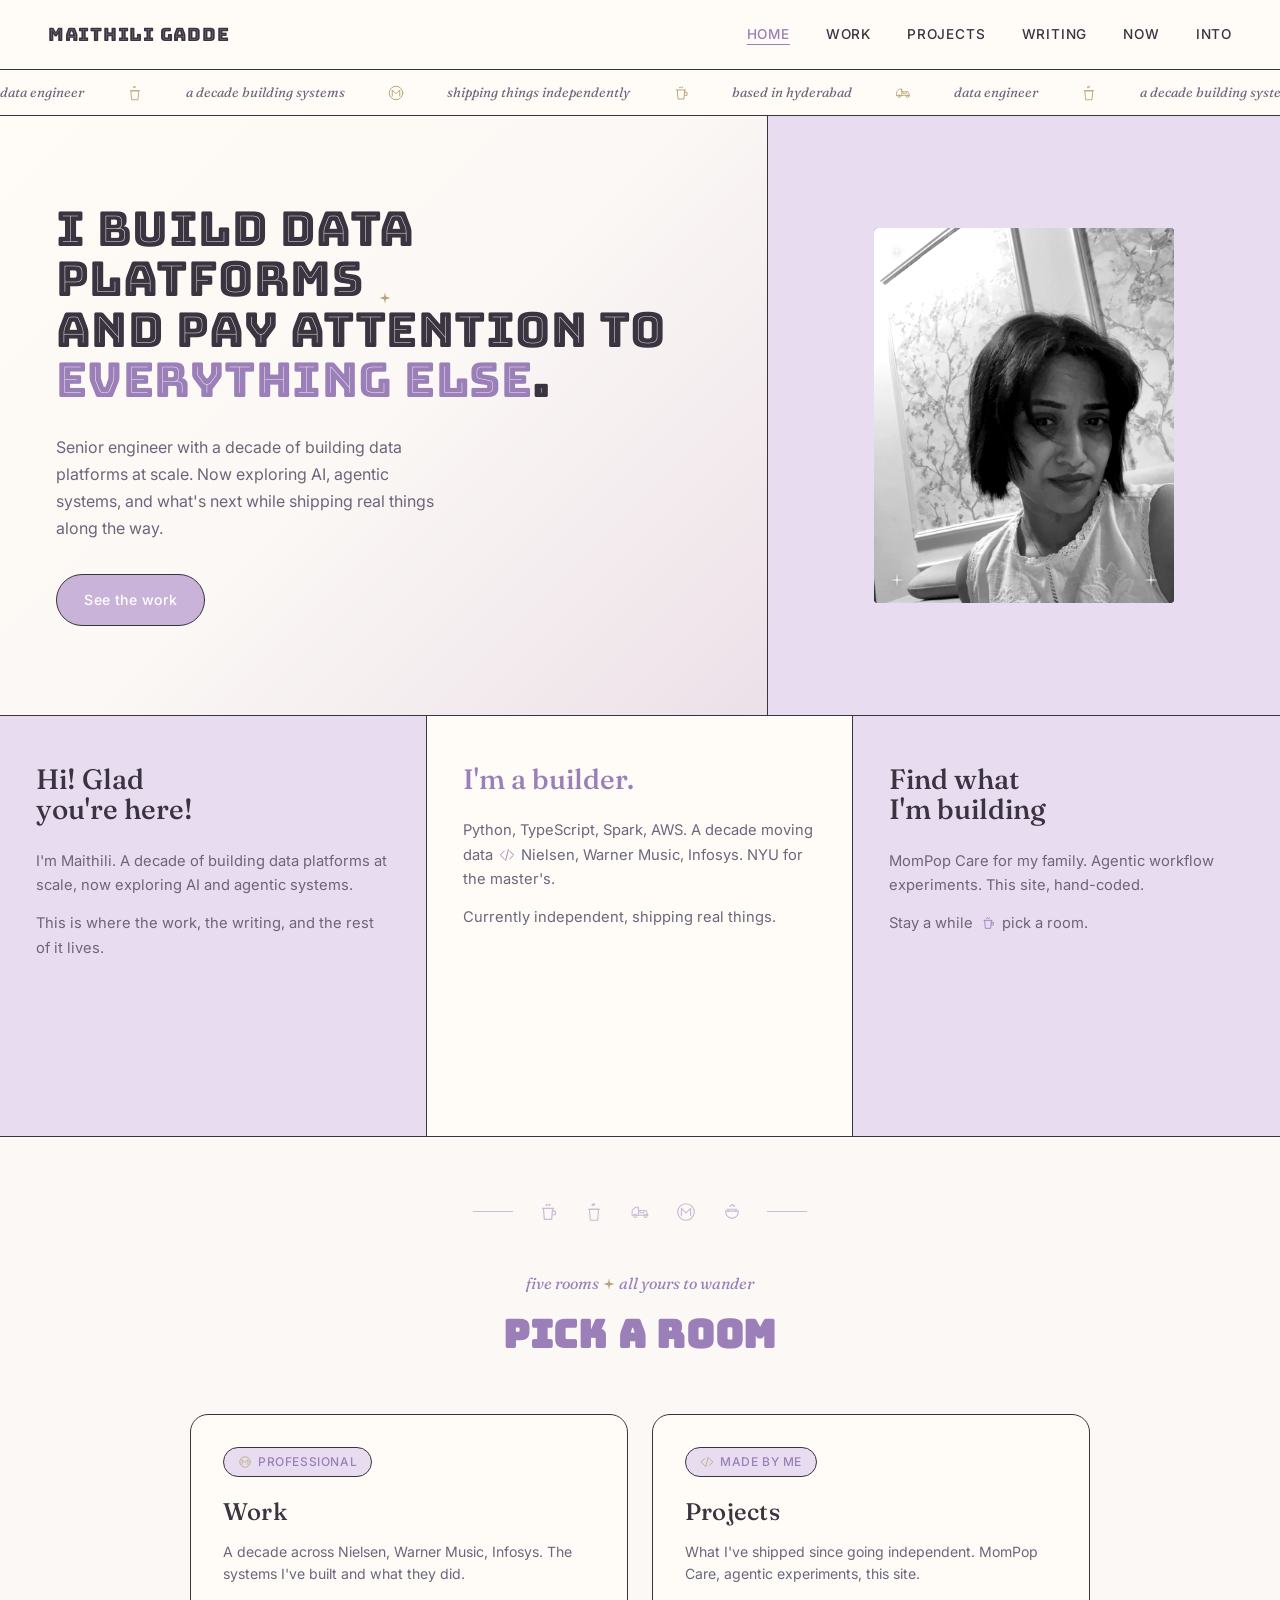
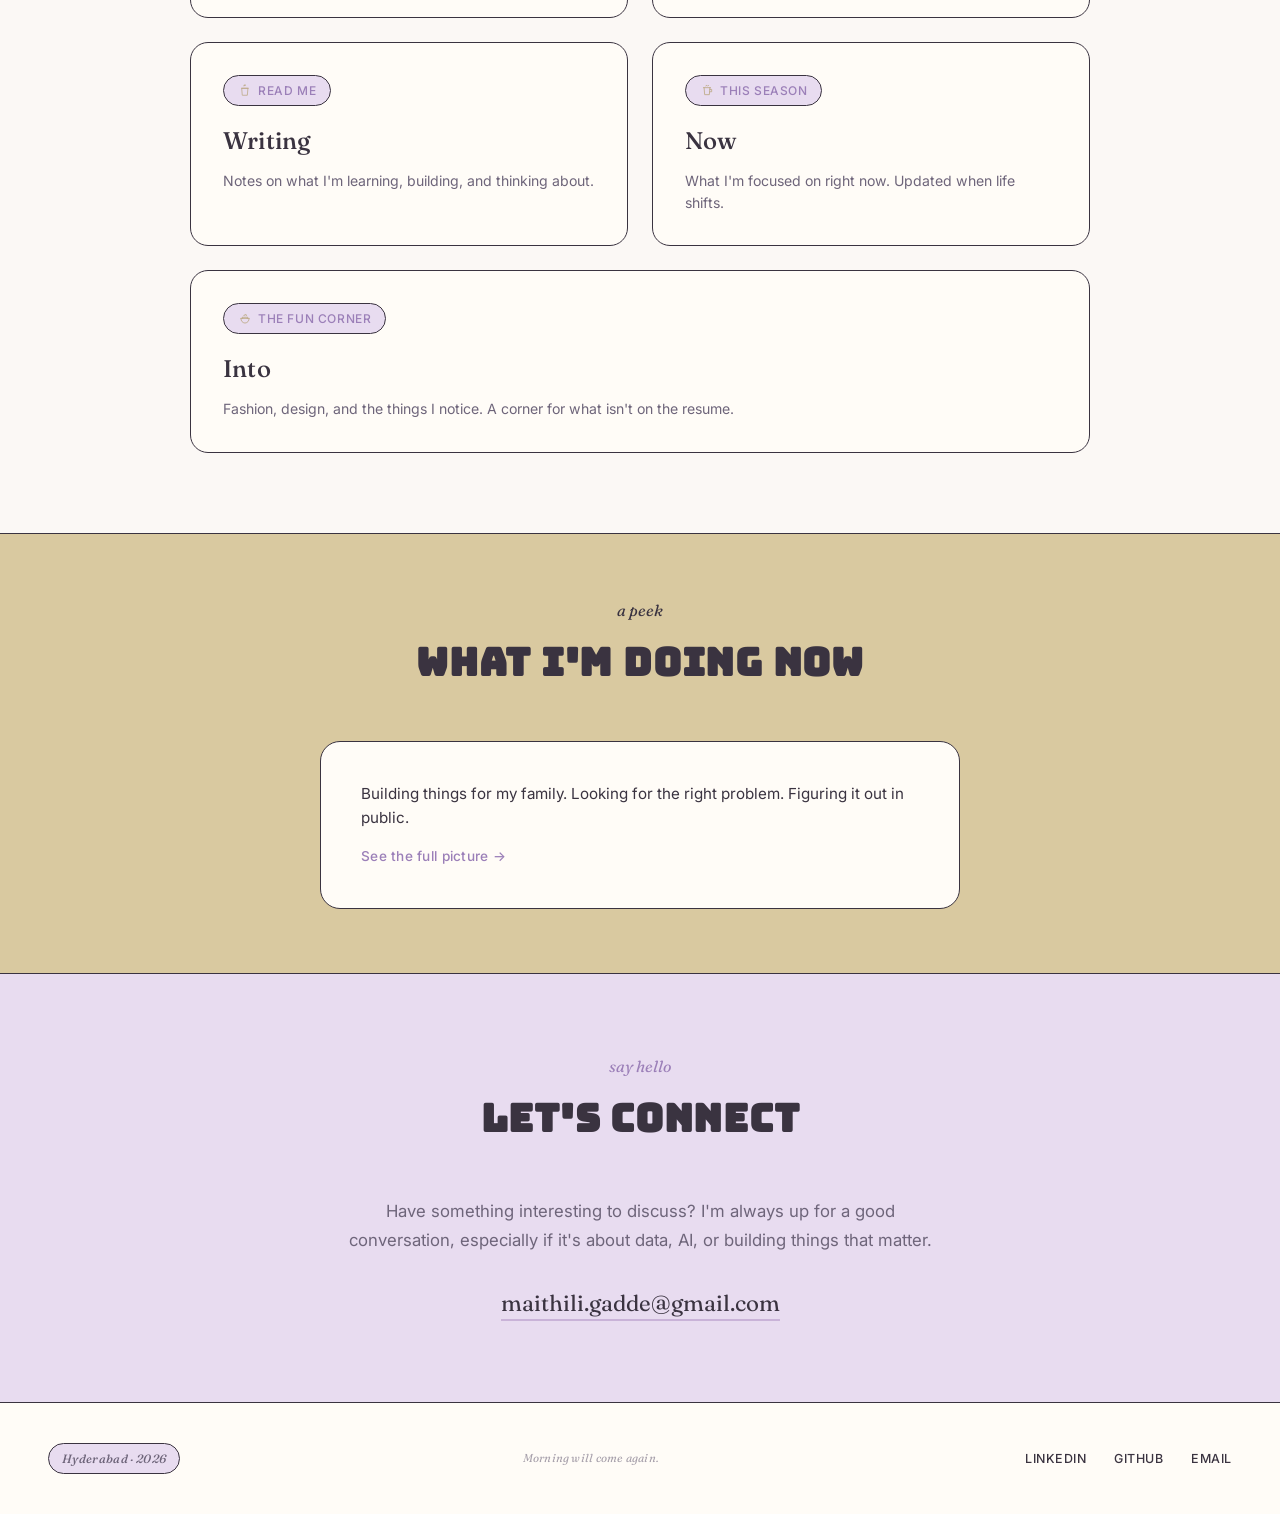
==== commit bb93f683: "Add 404 page with the cat, tighten up homepage now preview" ====
--- a/index.html
+++ b/index.html
@@ -116,7 +116,7 @@
   </div>
   <div class="panel fade-up delay-2">
     <h2 class="panel-title">I'm a builder.</h2>
-    <p>Python, TypeScript, Spark, AWS. Twelve years moving data <svg class="panel-icon"><use href="#i-code"/></svg> Nielsen, Warner Music, Infosys. NYU for the master's.</p>
+    <p>Python, TypeScript, Spark, AWS. A decade moving data <svg class="panel-icon"><use href="#i-code"/></svg> Nielsen, Warner Music, Infosys. NYU for the master's.</p>
     <p>Currently independent, shipping real things.</p>
   </div>
   <div class="panel fade-up delay-3">
@@ -171,10 +171,8 @@
   <div class="section-eyebrow">a peek</div>
   <h2 class="section-title">WHAT I'M DOING NOW</h2>
   <div class="now-card">
-    <p>Looking for the right problem to throw myself at. Something at the intersection of data and AI that genuinely matters.</p>
-    <p>Shipping things: MomPop Care for my family, agentic workflow experiments, this site.</p>
-    <p>Reading more, scrolling less. Trying to make rest a practice, not a guilty pause.</p>
-    <p>last updated may 2026</p>
+    <p>Building things for my family. Looking for the right problem. Figuring it out in public.</p>
+    <a href="now.html" class="post-link" style="font-size:0.85rem;">See the full picture &rarr;</a>
   </div>
 </section>
 
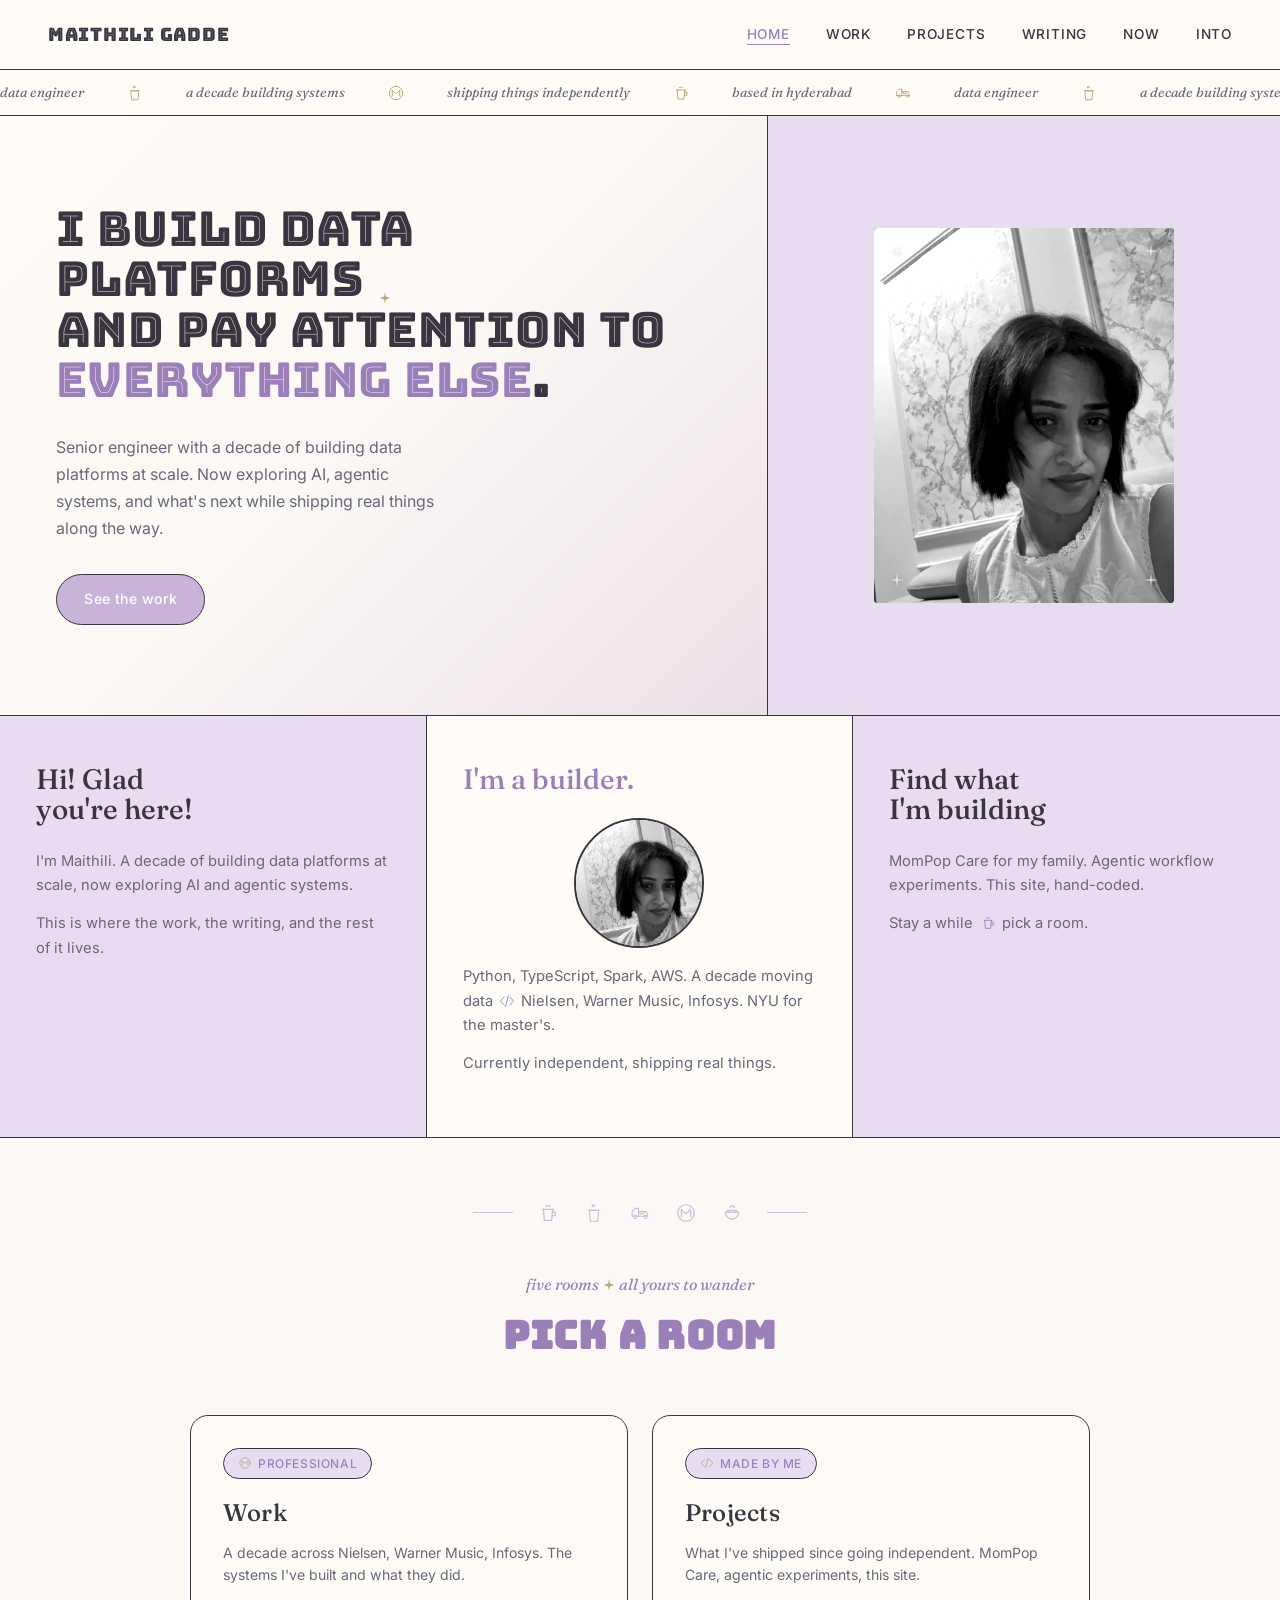
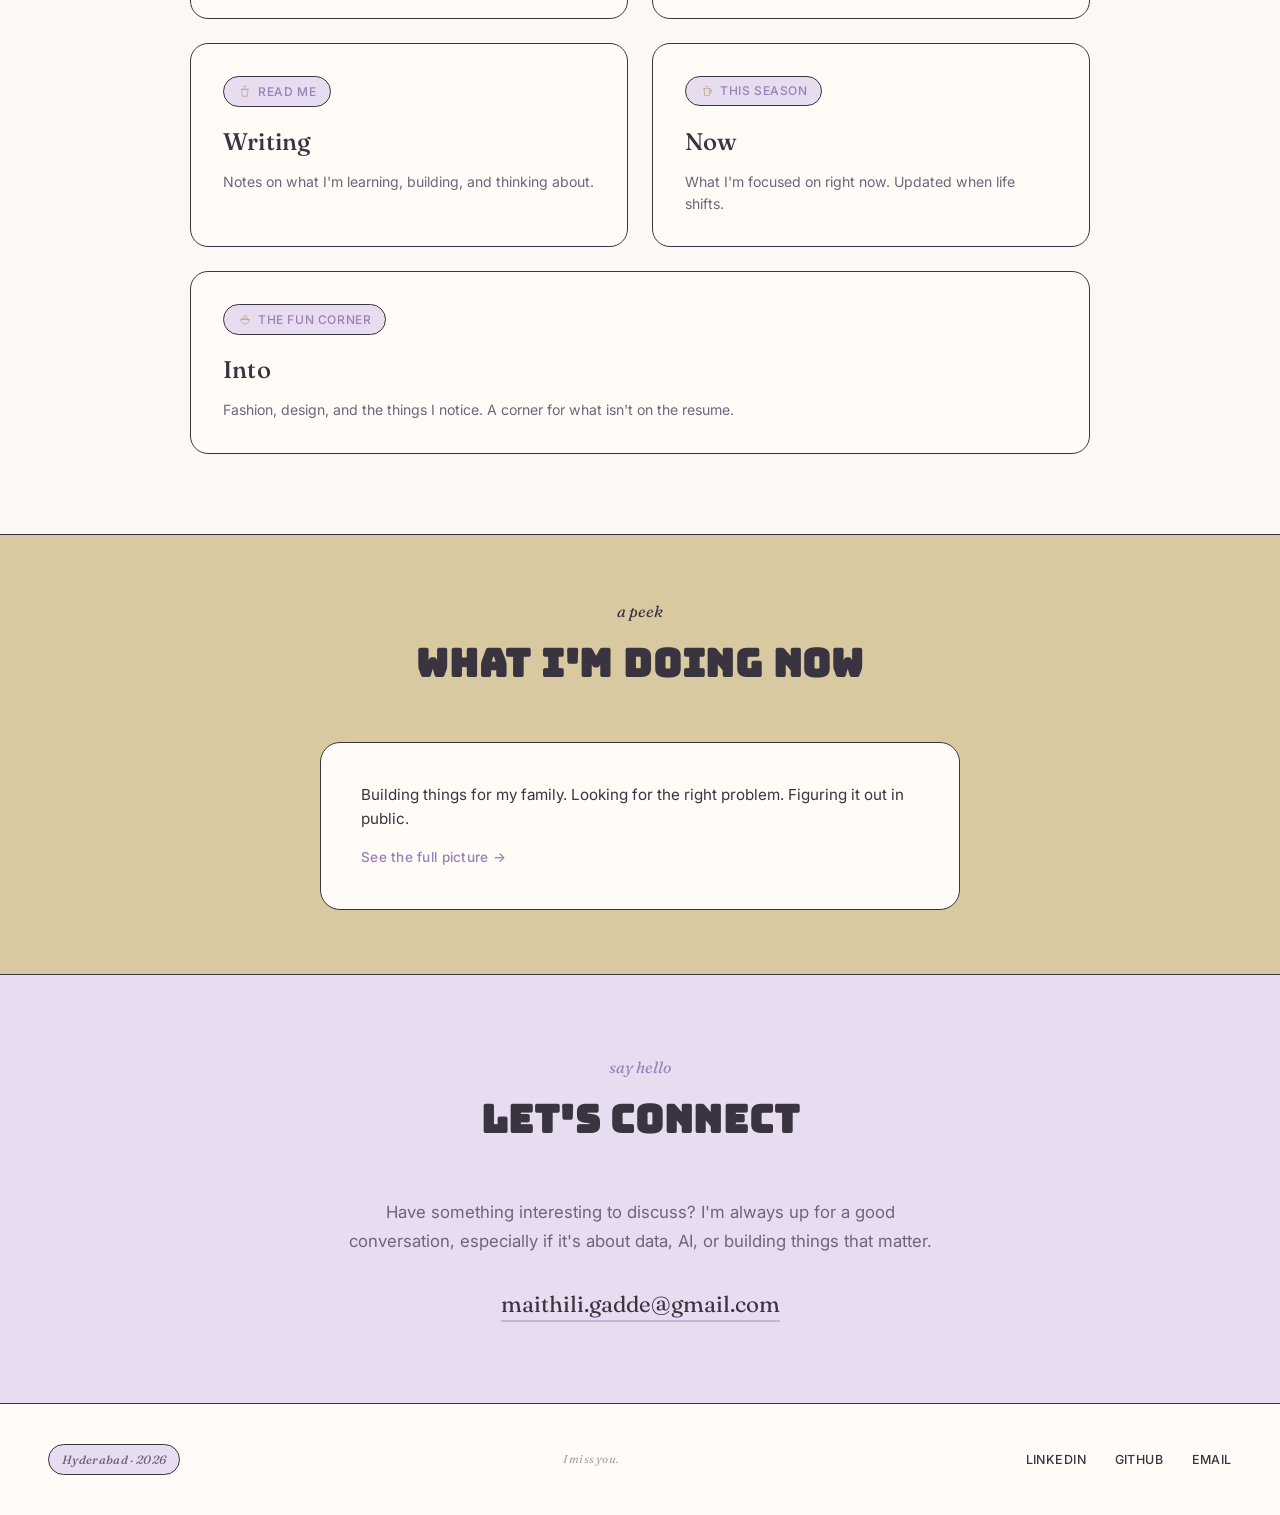
==== commit e1ad4071: "Restore circular photo in builder panel, update panel-photo styles" ====
--- a/index.html
+++ b/index.html
@@ -116,6 +116,7 @@
   </div>
   <div class="panel fade-up delay-2">
     <h2 class="panel-title">I'm a builder.</h2>
+    <div class="panel-photo"><img src="hero-portrait.jpg" alt="Maithili Gadde"></div>
     <p>Python, TypeScript, Spark, AWS. A decade moving data <svg class="panel-icon"><use href="#i-code"/></svg> Nielsen, Warner Music, Infosys. NYU for the master's.</p>
     <p>Currently independent, shipping real things.</p>
   </div>
--- a/styles.css
+++ b/styles.css
@@ -276,15 +276,14 @@
   width: 130px;
   height: 130px;
   margin: 1rem auto;
-  background: var(--ink);
   border-radius: 50%;
-  display: flex;
-  align-items: center;
-  justify-content: center;
-  color: rgba(255,255,255,0.4);
-  font-size: 0.7rem;
-  font-family: var(--serif);
-  font-style: italic;
+  overflow: hidden;
+  border: 2px solid var(--ink);
+}
+.panel-photo img {
+  width: 100%;
+  height: 100%;
+  object-fit: cover;
 }
 
 /* ── rooms ── */
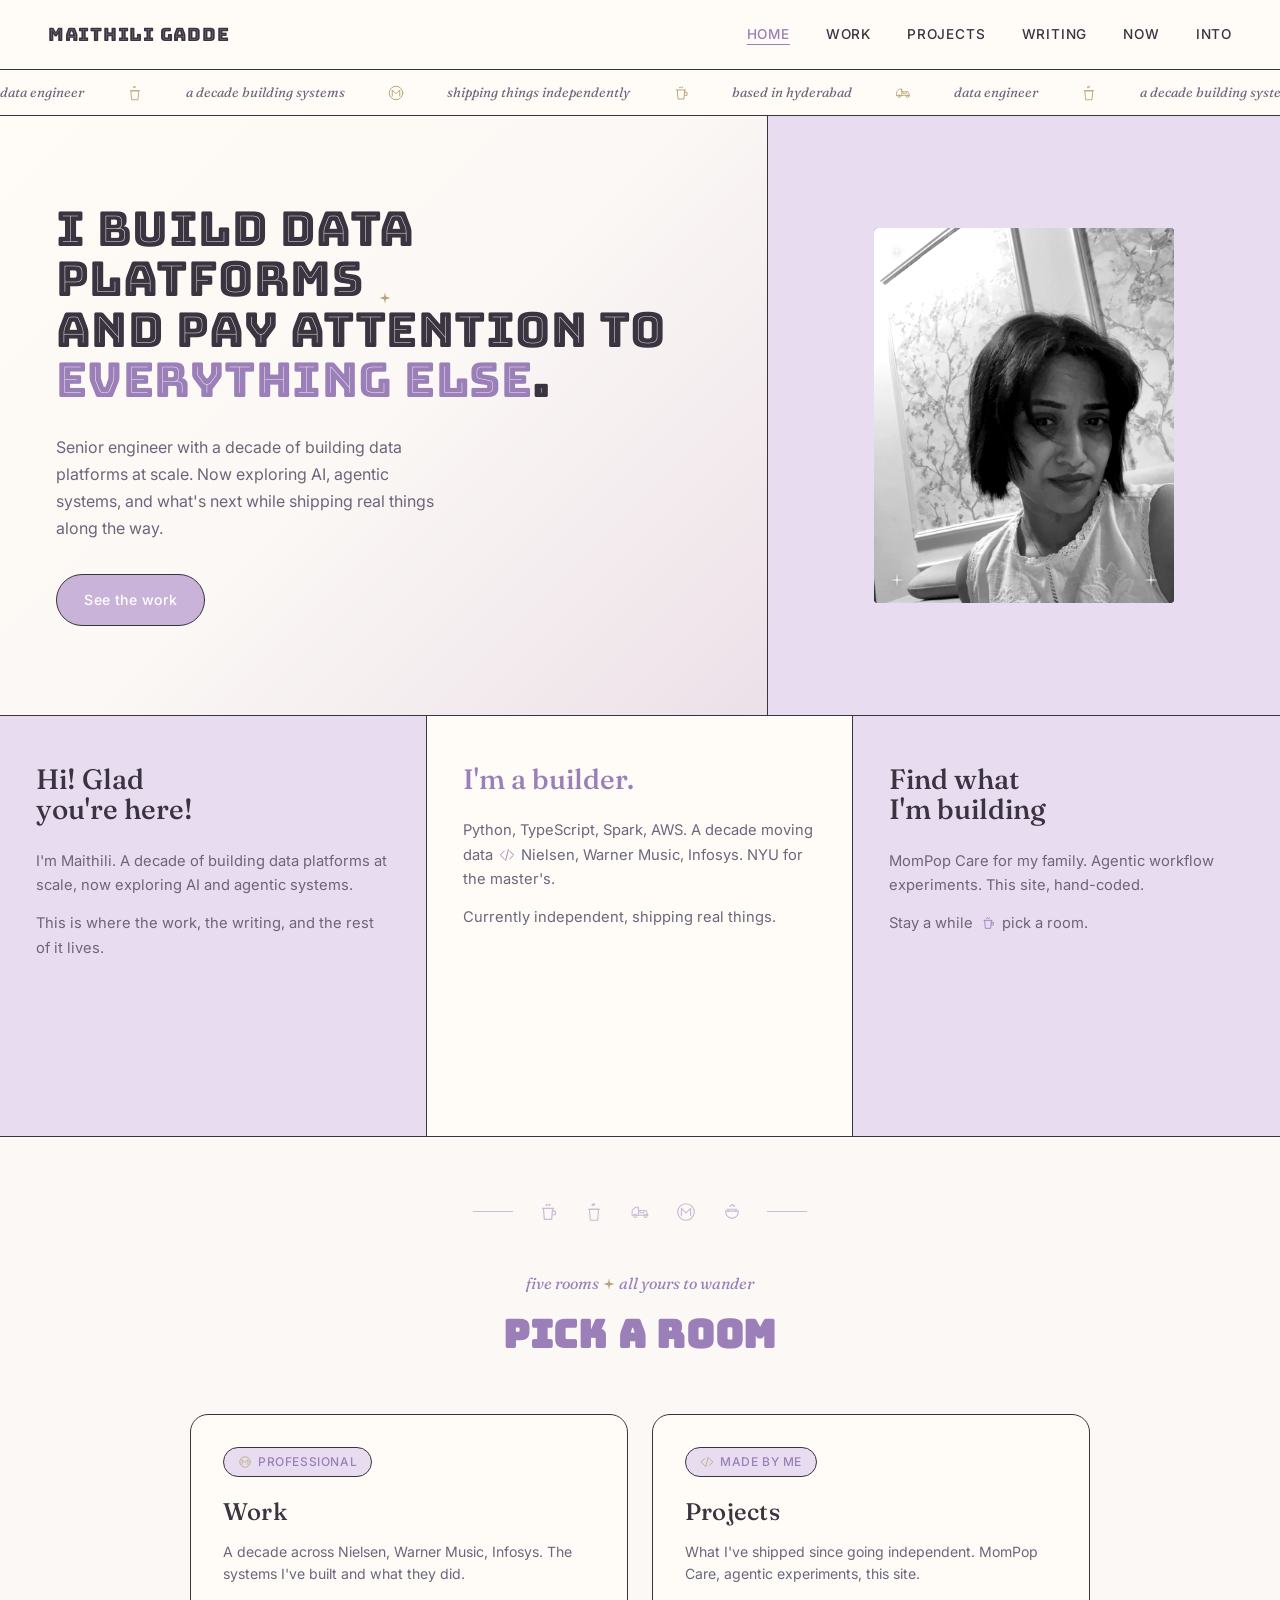
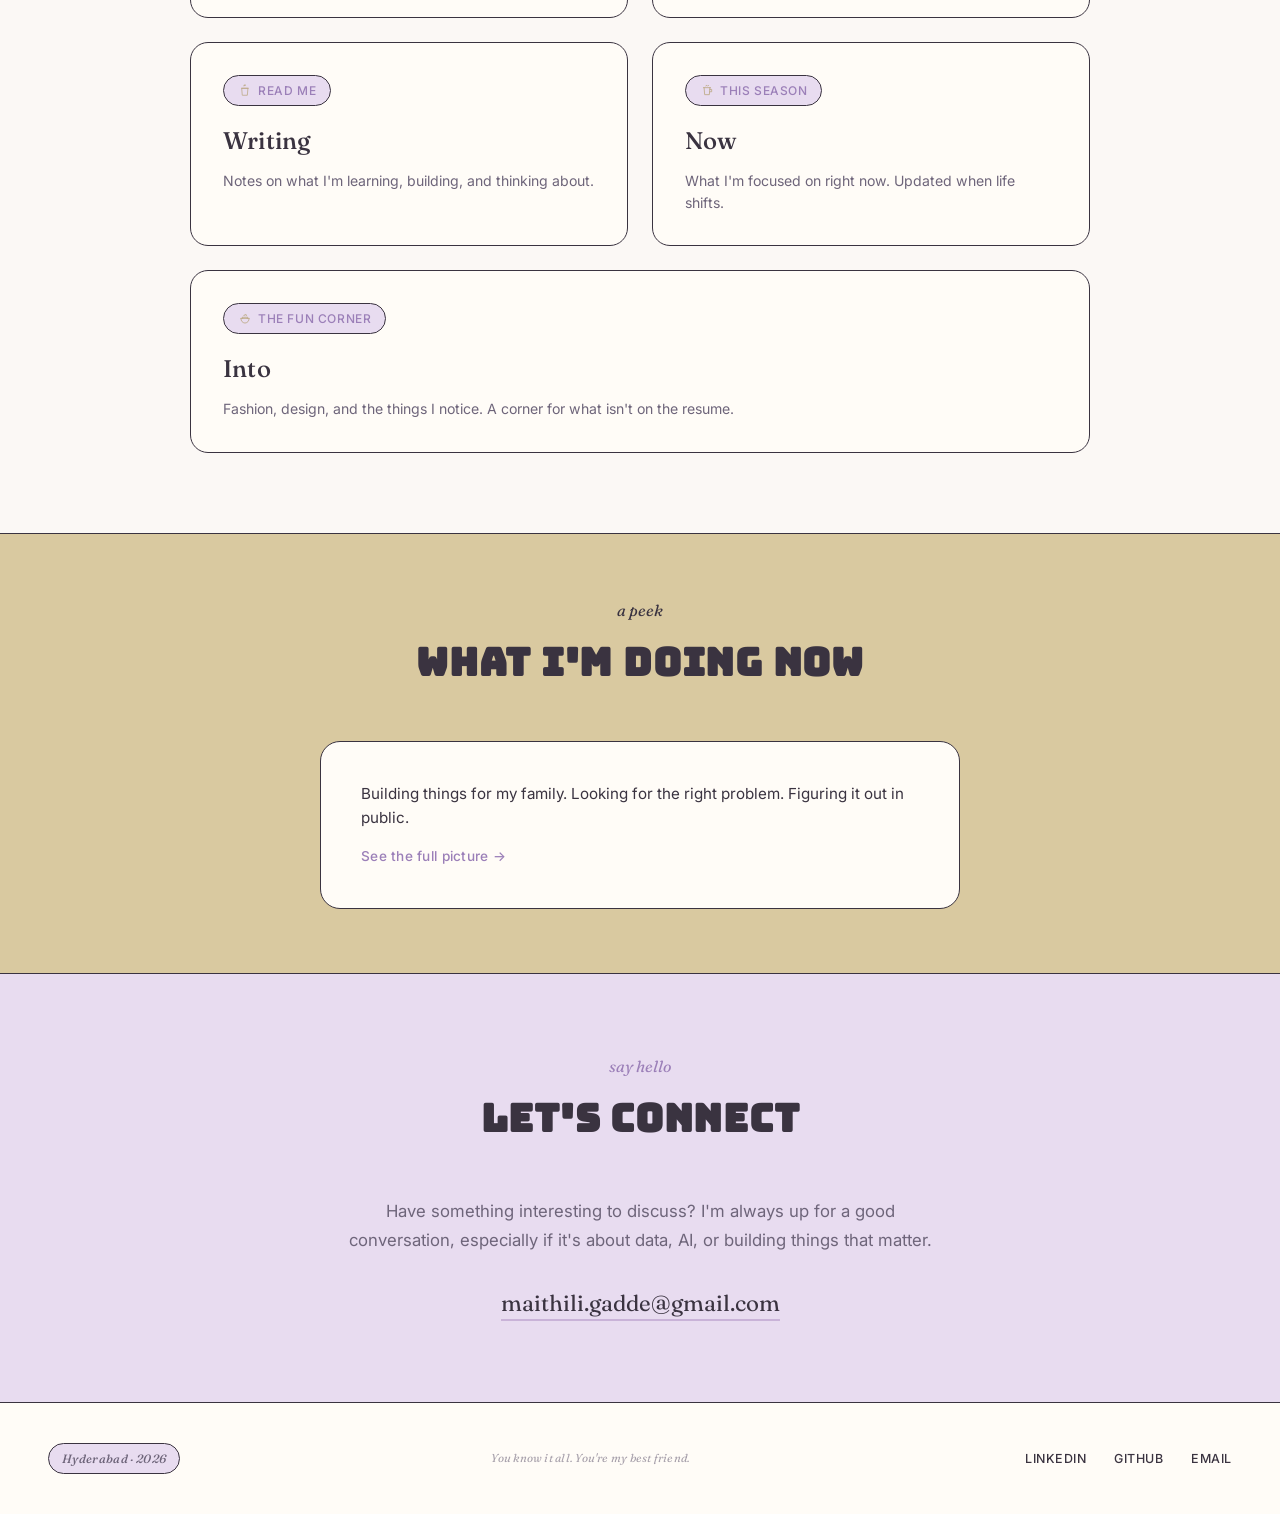
==== commit 5c4c73a9: "Restore circular photo in builder panel, update panel-photo styles" ====
--- a/index.html
+++ b/index.html
@@ -116,7 +116,6 @@
   </div>
   <div class="panel fade-up delay-2">
     <h2 class="panel-title">I'm a builder.</h2>
-    <div class="panel-photo"><img src="hero-portrait.jpg" alt="Maithili Gadde"></div>
     <p>Python, TypeScript, Spark, AWS. A decade moving data <svg class="panel-icon"><use href="#i-code"/></svg> Nielsen, Warner Music, Infosys. NYU for the master's.</p>
     <p>Currently independent, shipping real things.</p>
   </div>
--- a/styles.css
+++ b/styles.css
@@ -277,13 +277,8 @@
   height: 130px;
   margin: 1rem auto;
   border-radius: 50%;
-  overflow: hidden;
-  border: 2px solid var(--ink);
-}
-.panel-photo img {
-  width: 100%;
-  height: 100%;
-  object-fit: cover;
+  background: var(--ink);
+  opacity: 0.15;
 }
 
 /* ── rooms ── */
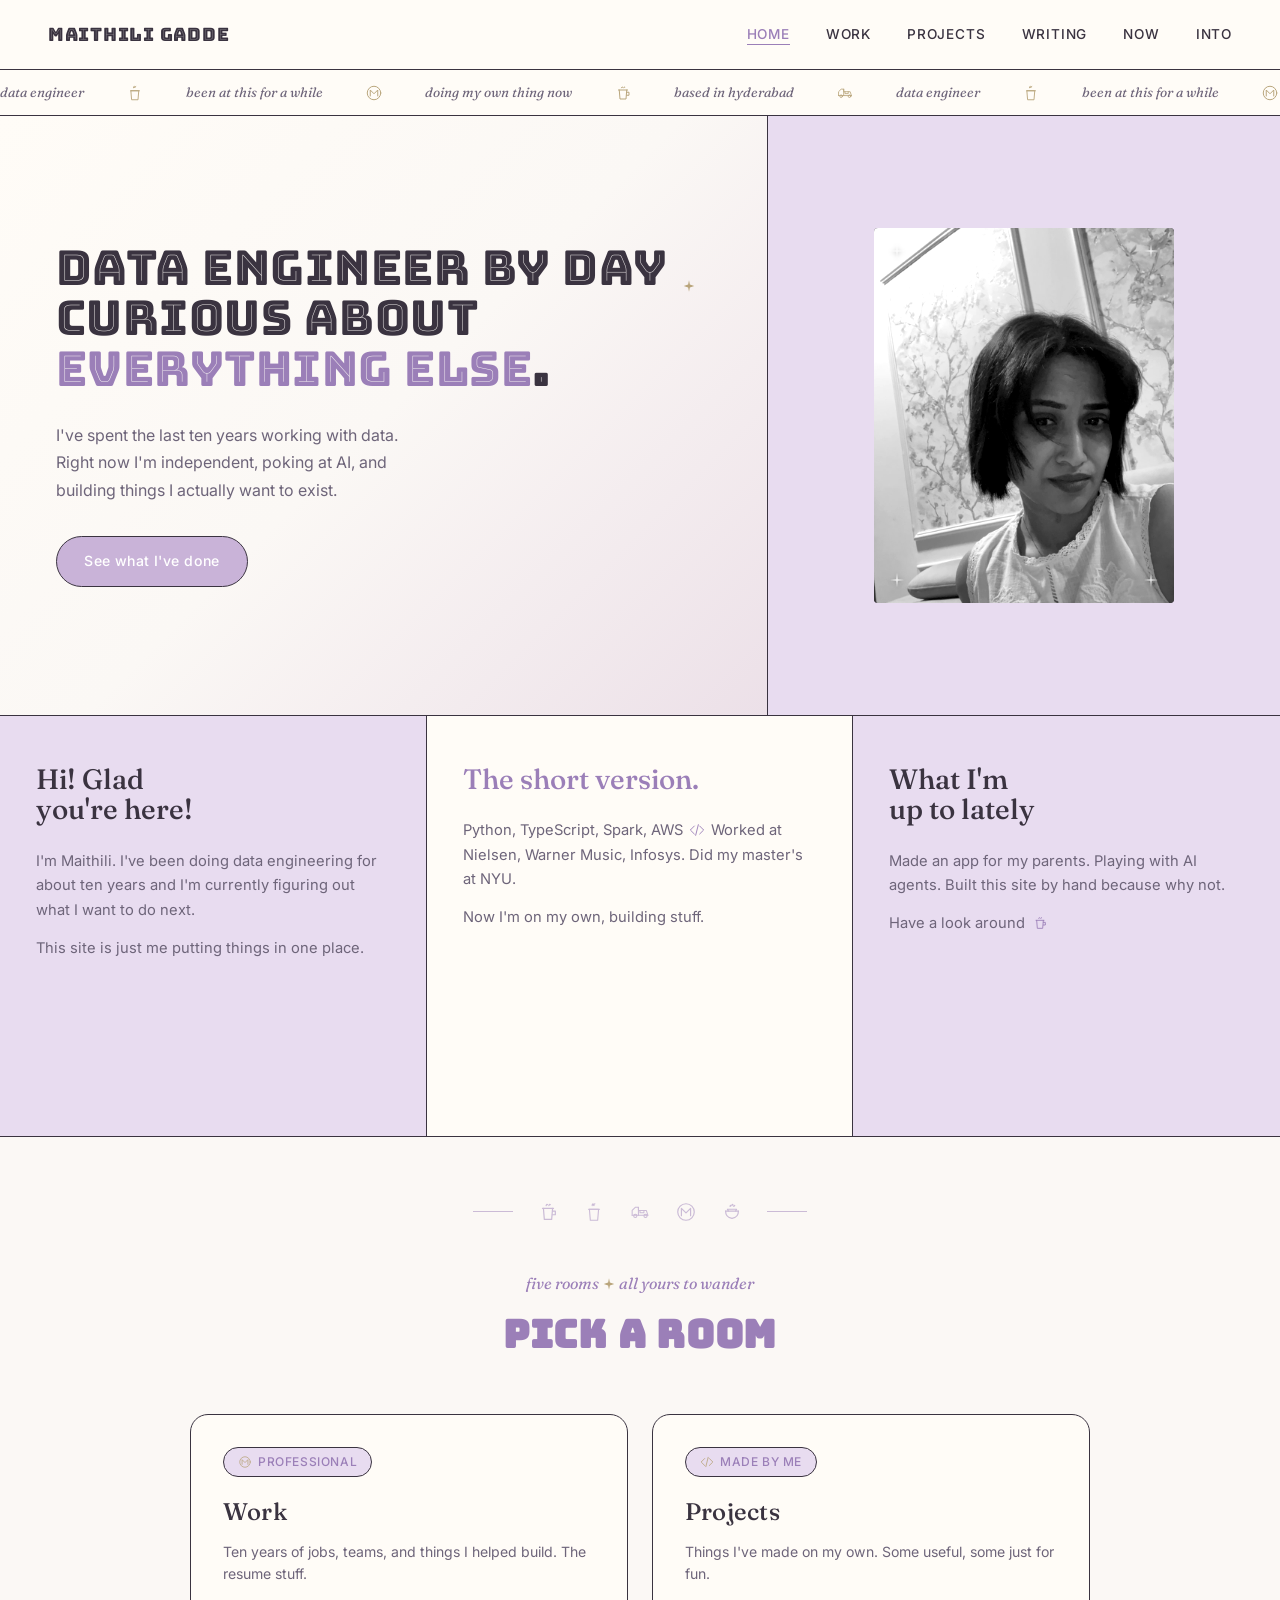
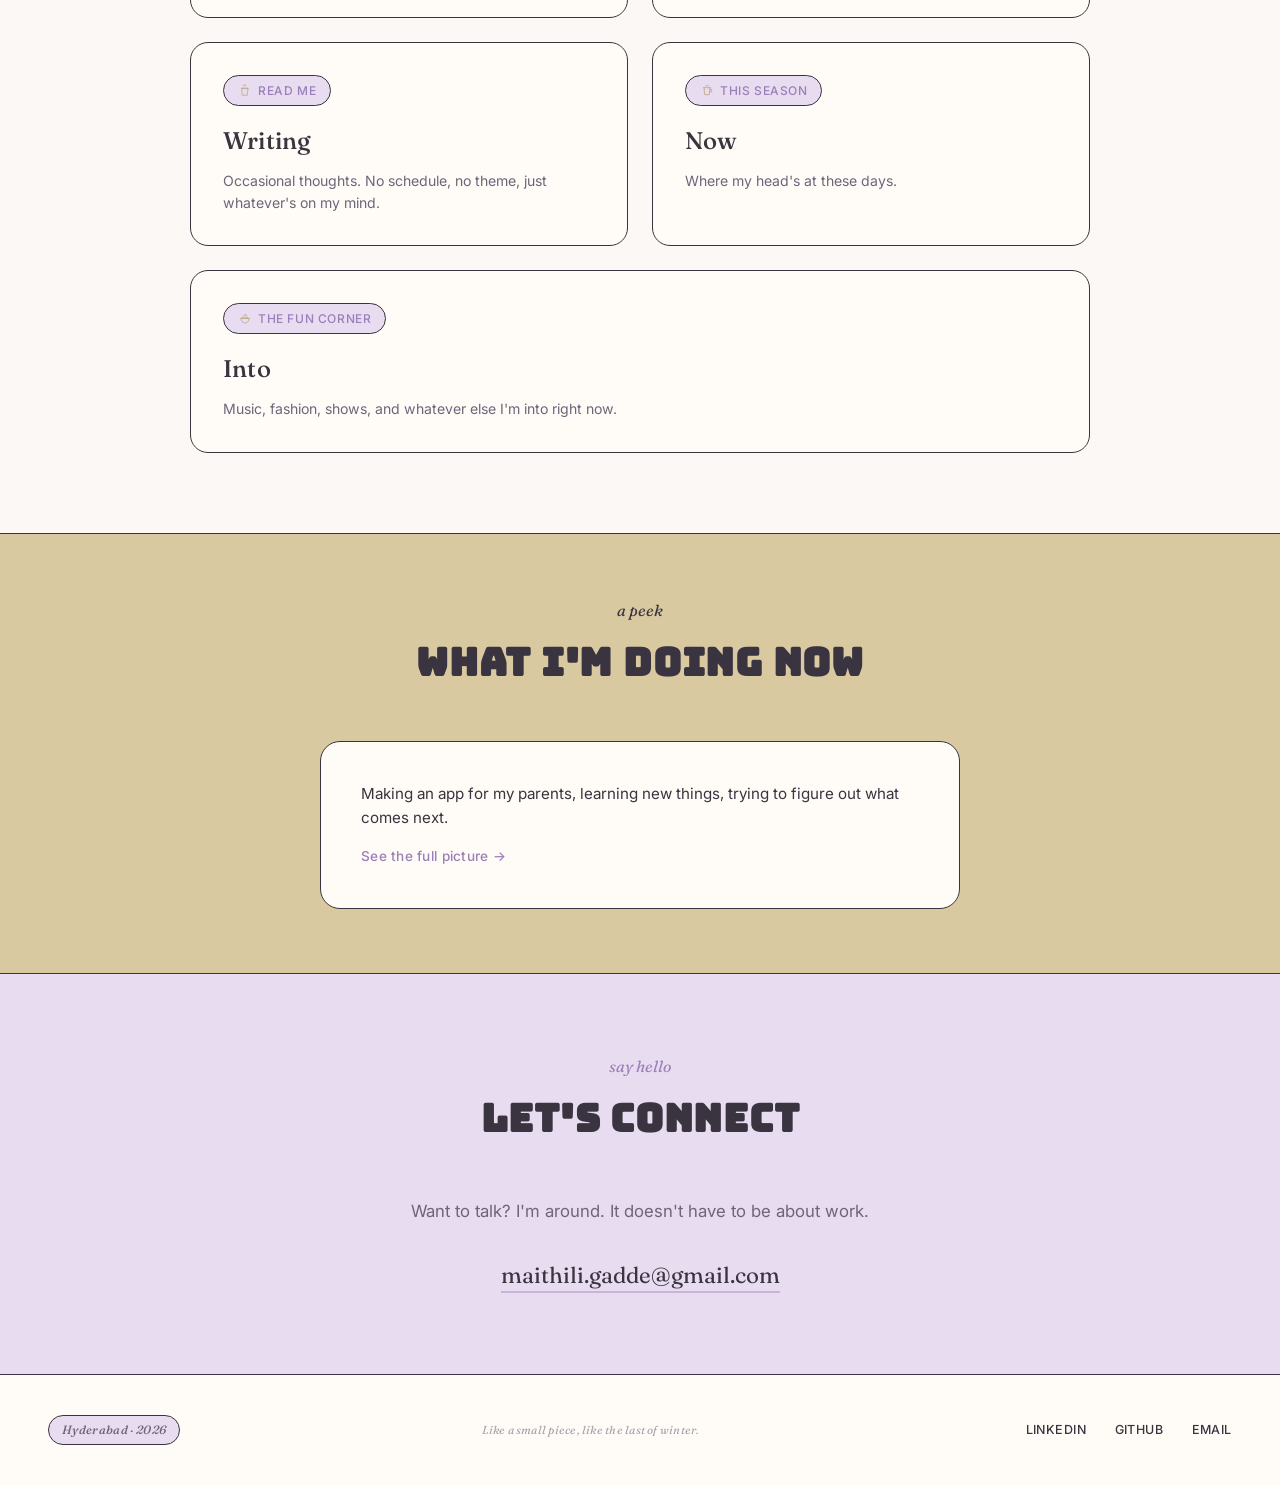
==== commit 4121d6ba: "refresh tone" ====
--- a/index.html
+++ b/index.html
@@ -3,71 +3,23 @@
 <head>
 <meta charset="UTF-8">
 <meta name="viewport" content="width=device-width, initial-scale=1.0">
-<title>Maithili Gadde — Engineer, Builder, Explorer</title>
-<meta name="description" content="Maithili Gadde is a senior software engineer with a decade of experience building data platforms at scale. Currently exploring AI, agentic systems, and shipping things independently.">
-<meta property="og:title" content="Maithili Gadde — Engineer, Builder, Explorer">
-<meta property="og:description" content="A decade building data platforms at scale. Currently exploring AI, agentic systems, and what's next.">
+<title>Maithili Gadde</title>
+<meta name="description" content="Data engineer, mostly. Into AI, building things for fun, and figuring out what's next.">
+<meta property="og:title" content="Maithili Gadde">
+<meta property="og:description" content="Data engineer, mostly. Into AI, building things for fun, and figuring out what's next.">
 <meta property="og:type" content="website">
 <meta property="og:image" content="hero-portrait.jpg">
 <meta name="twitter:card" content="summary">
-<meta name="twitter:title" content="Maithili Gadde — Engineer, Builder, Explorer">
-<meta name="twitter:description" content="A decade building data platforms at scale. Currently exploring AI, agentic systems, and what's next.">
+<meta name="twitter:title" content="Maithili Gadde">
+<meta name="twitter:description" content="Data engineer, mostly. Into AI, building things for fun, and figuring out what's next.">
 <link rel="icon" href="data:image/svg+xml,<svg xmlns='http://www.w3.org/2000/svg' viewBox='0 0 100 100'><text y='.9em' font-size='90'>M</text></svg>">
 <link href="https://fonts.googleapis.com/css2?family=Bungee+Inline&family=Fraunces:ital,opsz,wght@0,9..144,300;0,9..144,400;0,9..144,500;1,9..144,400&family=Inter:wght@300;400;500;600&display=swap" rel="stylesheet">
 <link rel="stylesheet" href="styles.css">
 </head>
 <body>
 
-<!-- icon sprite: NYC + Hyderabad + tech -->
-<svg width="0" height="0" style="position:absolute" aria-hidden="true"><defs>
-  <!-- chai: cutting chai tumbler -->
-  <symbol id="i-chai" viewBox="0 0 24 24" fill="none" stroke="currentColor" stroke-width="1.3" stroke-linecap="round" stroke-linejoin="round">
-    <path d="M7 8 L8 20 L16 20 L17 8"/>
-    <line x1="6" y1="8" x2="18" y2="8"/>
-    <path d="M17 11 L20 11 L20 15 L17 15"/>
-    <path d="M10 5 Q10.5 3, 11.5 4"/>
-    <path d="M13 5 Q13.5 3, 14.5 4"/>
-  </symbol>
-  <!-- auto-rickshaw -->
-  <symbol id="i-rick" viewBox="0 0 28 20" fill="none" stroke="currentColor" stroke-width="1.3" stroke-linecap="round" stroke-linejoin="round">
-    <path d="M4 14 L4 8 L8 4 L12 4 L12 8 L22 8 L24 14"/>
-    <line x1="4" y1="14" x2="24" y2="14"/>
-    <circle cx="8" cy="15" r="2"/>
-    <circle cx="21" cy="15" r="2"/>
-    <line x1="12" y1="4" x2="12" y2="14"/>
-    <path d="M14 8 L14 11 L19 11 L19 8"/>
-  </symbol>
-  <!-- biryani handi: round pot with steam -->
-  <symbol id="i-biryani" viewBox="0 0 24 24" fill="none" stroke="currentColor" stroke-width="1.3" stroke-linecap="round" stroke-linejoin="round">
-    <path d="M5 11 Q5 18, 12 19 Q19 18, 19 11"/>
-    <line x1="5" y1="11" x2="19" y2="11"/>
-    <path d="M8 11 L7 9 L17 9 L16 11"/>
-    <path d="M10 6 Q10 4, 11 5"/>
-    <path d="M14 6 Q14 4, 15 5"/>
-    <path d="M12 5 Q12 3, 13 4"/>
-  </symbol>
-  <!-- metro token: circle with M -->
-  <symbol id="i-metro" viewBox="0 0 24 24" fill="none" stroke="currentColor" stroke-width="1.3" stroke-linecap="round" stroke-linejoin="round">
-    <circle cx="12" cy="12" r="9"/>
-    <path d="M7 16 L7 8 L12 13 L17 8 L17 16"/>
-  </symbol>
-  <!-- coffee: NYC paper cup -->
-  <symbol id="i-coffee" viewBox="0 0 24 24" fill="none" stroke="currentColor" stroke-width="1.2" stroke-linecap="round" stroke-linejoin="round">
-    <path d="M7 9 L17 9 L16 21 L8 21 Z"/>
-    <line x1="6" y1="9" x2="18" y2="9"/>
-    <path d="M10 5 Q10 3, 11 3 Q11 5, 12 5 Q12 3, 13 3"/>
-  </symbol>
-  <!-- spark: four-point star -->
-  <symbol id="i-spark" viewBox="0 0 24 24" fill="currentColor" stroke="none">
-    <path d="M12 2 L13.5 9.5 L21 12 L13.5 14.5 L12 22 L10.5 14.5 L3 12 L10.5 9.5 Z"/>
-  </symbol>
-  <!-- code: angle brackets -->
-  <symbol id="i-code" viewBox="0 0 24 24" fill="none" stroke="currentColor" stroke-width="1.4" stroke-linecap="round" stroke-linejoin="round">
-    <polyline points="8 6 2 12 8 18"/>
-    <polyline points="16 6 22 12 16 18"/>
-    <line x1="14" y1="4" x2="10" y2="20"/>
-  </symbol>
-</defs></svg>
+<!-- shared icon sprite -->
+<script>fetch('icons.svg').then(r=>r.text()).then(t=>{const d=document.createElement('div');d.hidden=true;d.innerHTML=t;document.body.prepend(d.firstElementChild)})</script>
 
 <nav>
   <a href="index.html" class="nav-logo">MAITHILI GADDE</a>
@@ -86,16 +38,16 @@
 
 <div class="marquee">
   <div class="marquee-track">
-    <span>data engineer <svg class="nyc-icon"><use href="#i-coffee"/></svg> a decade building systems <svg class="nyc-icon"><use href="#i-metro"/></svg> shipping things independently <svg class="nyc-icon"><use href="#i-chai"/></svg> based in hyderabad <svg class="nyc-icon"><use href="#i-rick"/></svg></span>
-    <span>data engineer <svg class="nyc-icon"><use href="#i-coffee"/></svg> a decade building systems <svg class="nyc-icon"><use href="#i-metro"/></svg> shipping things independently <svg class="nyc-icon"><use href="#i-chai"/></svg> based in hyderabad <svg class="nyc-icon"><use href="#i-rick"/></svg></span>
+    <span>data engineer <svg class="nyc-icon"><use href="#i-coffee"/></svg> been at this for a while <svg class="nyc-icon"><use href="#i-metro"/></svg> doing my own thing now <svg class="nyc-icon"><use href="#i-chai"/></svg> based in hyderabad <svg class="nyc-icon"><use href="#i-rick"/></svg></span>
+    <span>data engineer <svg class="nyc-icon"><use href="#i-coffee"/></svg> been at this for a while <svg class="nyc-icon"><use href="#i-metro"/></svg> doing my own thing now <svg class="nyc-icon"><use href="#i-chai"/></svg> based in hyderabad <svg class="nyc-icon"><use href="#i-rick"/></svg></span>
   </div>
 </div>
 
 <section class="hero">
   <div class="hero-left">
-    <h1 class="fade-up delay-1">I build data platforms<svg class="nyc-icon-sm star-after" style="margin-left:0.3em"><use href="#i-spark"/></svg><br>and pay attention to <span class="rose-line">everything else</span>.</h1>
-    <p class="hero-sub fade-up delay-2">Senior engineer with a decade of building data platforms at scale. Now exploring AI, agentic systems, and what's next while shipping real things along the way.</p>
-    <a href="work.html" class="btn fade-up delay-3">See the work</a>
+    <h1 class="fade-up delay-1">Data engineer by day<svg class="nyc-icon-sm star-after" style="margin-left:0.3em"><use href="#i-spark"/></svg><br>curious about <span class="rose-line">everything else</span>.</h1>
+    <p class="hero-sub fade-up delay-2">I've spent the last ten years working with data. Right now I'm independent, poking at AI, and building things I actually want to exist.</p>
+    <a href="work.html" class="btn fade-up delay-3">See what I've done</a>
   </div>
   <div class="hero-right">
     <div class="portrait-frame">
@@ -111,18 +63,18 @@
 <section class="three-panels">
   <div class="panel fade-up delay-1">
     <h2 class="panel-title">Hi! Glad<br>you're here!</h2>
-    <p>I'm Maithili. A decade of building data platforms at scale, now exploring AI and agentic systems.</p>
-    <p>This is where the work, the writing, and the rest of it lives.</p>
+    <p>I'm Maithili. I've been doing data engineering for about ten years and I'm currently figuring out what I want to do next.</p>
+    <p>This site is just me putting things in one place.</p>
   </div>
   <div class="panel fade-up delay-2">
-    <h2 class="panel-title">I'm a builder.</h2>
-    <p>Python, TypeScript, Spark, AWS. A decade moving data <svg class="panel-icon"><use href="#i-code"/></svg> Nielsen, Warner Music, Infosys. NYU for the master's.</p>
-    <p>Currently independent, shipping real things.</p>
+    <h2 class="panel-title">The short version.</h2>
+    <p>Python, TypeScript, Spark, AWS <svg class="panel-icon"><use href="#i-code"/></svg> Worked at Nielsen, Warner Music, Infosys. Did my master's at NYU.</p>
+    <p>Now I'm on my own, building stuff.</p>
   </div>
   <div class="panel fade-up delay-3">
-    <h2 class="panel-title">Find what<br>I'm building</h2>
-    <p>MomPop Care for my family. Agentic workflow experiments. This site, hand-coded.</p>
-    <p>Stay a while <svg class="panel-icon"><use href="#i-chai"/></svg> pick a room.</p>
+    <h2 class="panel-title">What I'm<br>up to lately</h2>
+    <p>Made an app for my parents. Playing with AI agents. Built this site by hand because why not.</p>
+    <p>Have a look around <svg class="panel-icon"><use href="#i-chai"/></svg></p>
   </div>
 </section>
 
@@ -142,27 +94,27 @@
     <a href="work.html" class="room-card hover-tilt fade-up delay-1">
       <div class="room-label"><svg class="nyc-icon-sm" style="color:var(--sage-deep)"><use href="#i-metro"/></svg> Professional</div>
       <h3>Work</h3>
-      <p>A decade across Nielsen, Warner Music, Infosys. The systems I've built and what they did.</p>
+      <p>Ten years of jobs, teams, and things I helped build. The resume stuff.</p>
     </a>
     <a href="projects.html" class="room-card hover-tilt fade-up delay-2">
       <div class="room-label"><svg class="nyc-icon-sm" style="color:var(--sage-deep)"><use href="#i-code"/></svg> Made by me</div>
       <h3>Projects</h3>
-      <p>What I've shipped since going independent. MomPop Care, agentic experiments, this site.</p>
+      <p>Things I've made on my own. Some useful, some just for fun.</p>
     </a>
     <a href="writing.html" class="room-card hover-tilt fade-up delay-3">
       <div class="room-label"><svg class="nyc-icon-sm" style="color:var(--sage-deep)"><use href="#i-coffee"/></svg> Read me</div>
       <h3>Writing</h3>
-      <p>Notes on what I'm learning, building, and thinking about.</p>
+      <p>Occasional thoughts. No schedule, no theme, just whatever's on my mind.</p>
     </a>
     <a href="now.html" class="room-card hover-tilt fade-up delay-4">
       <div class="room-label"><svg class="nyc-icon-sm" style="color:var(--sage-deep)"><use href="#i-chai"/></svg> This season</div>
       <h3>Now</h3>
-      <p>What I'm focused on right now. Updated when life shifts.</p>
+      <p>Where my head's at these days.</p>
     </a>
     <a href="into.html" class="room-card hover-tilt fade-up delay-5" style="grid-column: 1 / -1;">
       <div class="room-label"><svg class="nyc-icon-sm" style="color:var(--sage-deep)"><use href="#i-biryani"/></svg> The fun corner</div>
       <h3>Into</h3>
-      <p>Fashion, design, and the things I notice. A corner for what isn't on the resume.</p>
+      <p>Music, fashion, shows, and whatever else I'm into right now.</p>
     </a>
   </div>
 </section>
@@ -171,7 +123,7 @@
   <div class="section-eyebrow">a peek</div>
   <h2 class="section-title">WHAT I'M DOING NOW</h2>
   <div class="now-card">
-    <p>Building things for my family. Looking for the right problem. Figuring it out in public.</p>
+    <p>Making an app for my parents, learning new things, trying to figure out what comes next.</p>
     <a href="now.html" class="post-link" style="font-size:0.85rem;">See the full picture &rarr;</a>
   </div>
 </section>
@@ -180,7 +132,7 @@
   <div class="section-eyebrow">say hello</div>
   <h2 class="section-title">LET'S CONNECT</h2>
   <div class="contact-inner">
-    <p>Have something interesting to discuss? I'm always up for a good conversation, especially if it's about data, AI, or building things that matter.</p>
+    <p>Want to talk? I'm around. It doesn't have to be about work.</p>
     <a href="mailto:maithili.gadde@gmail.com" class="contact-email">maithili.gadde@gmail.com</a>
   </div>
 </section>
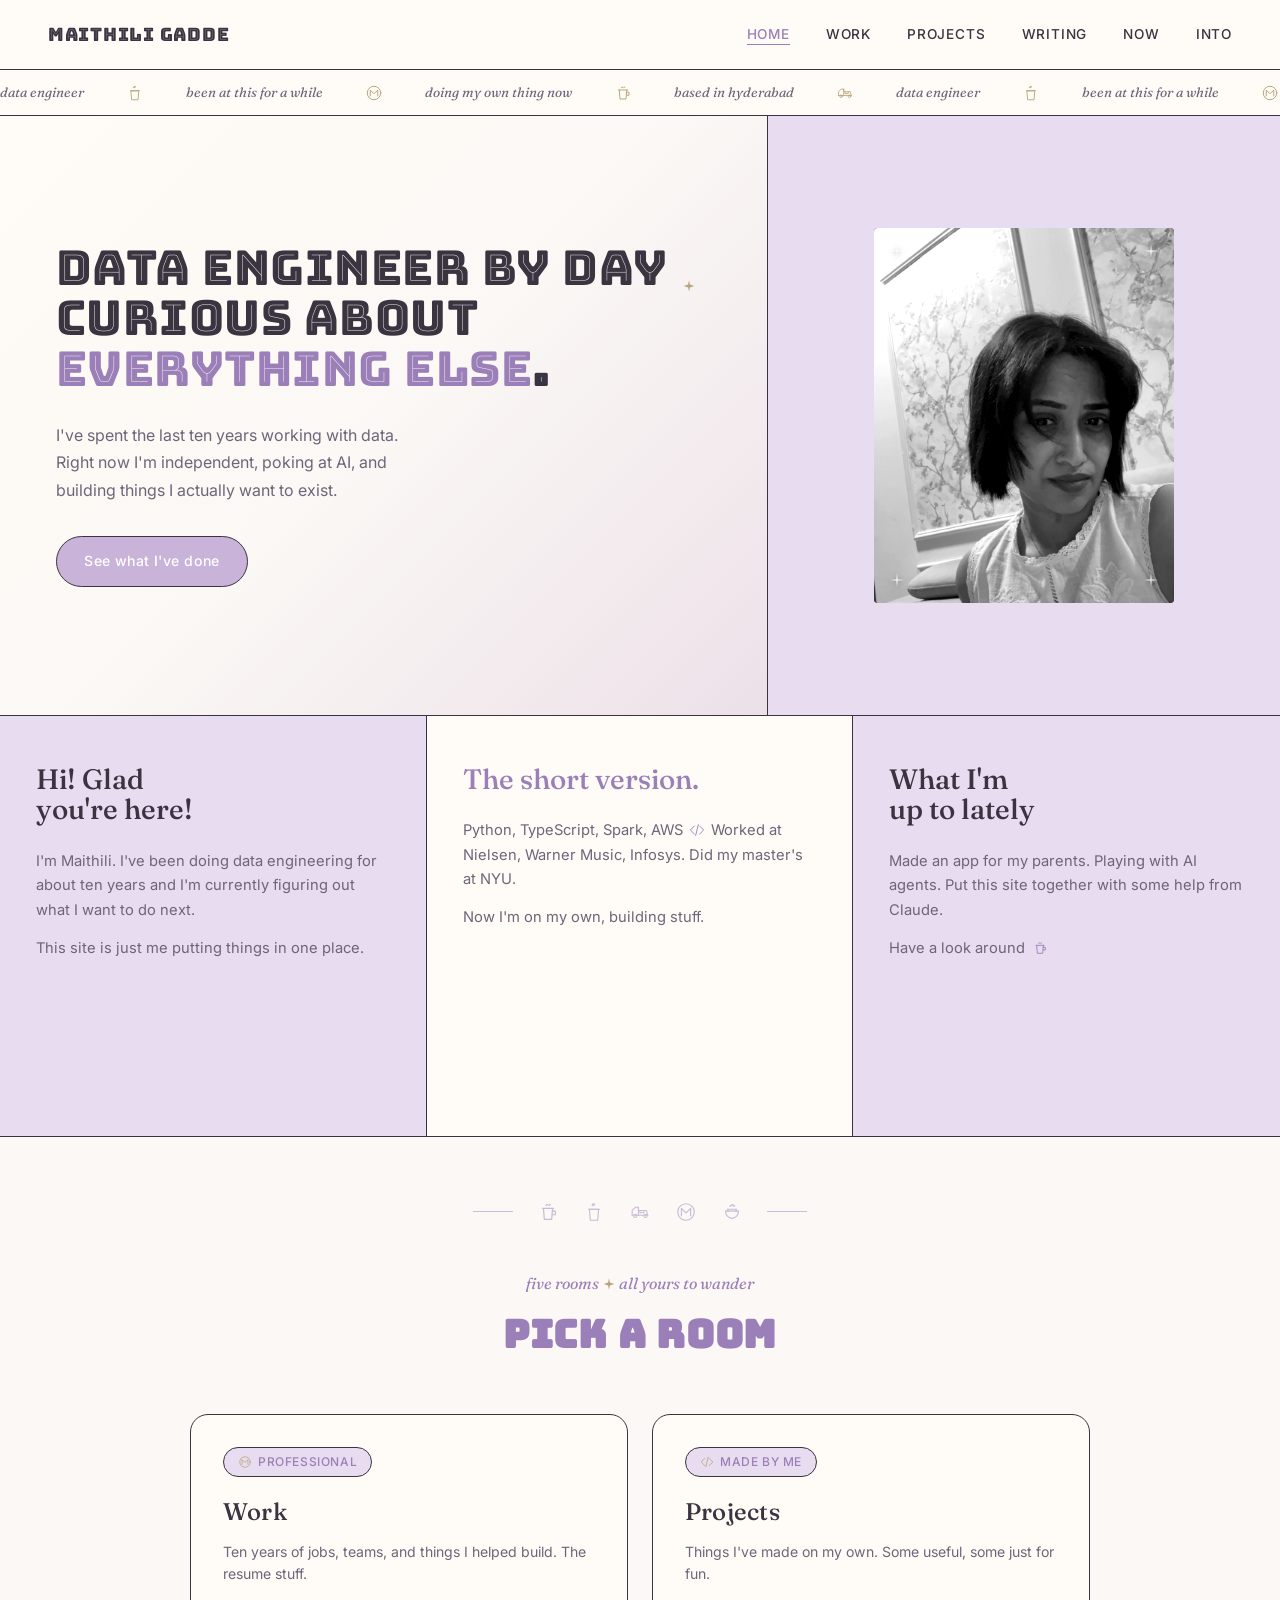
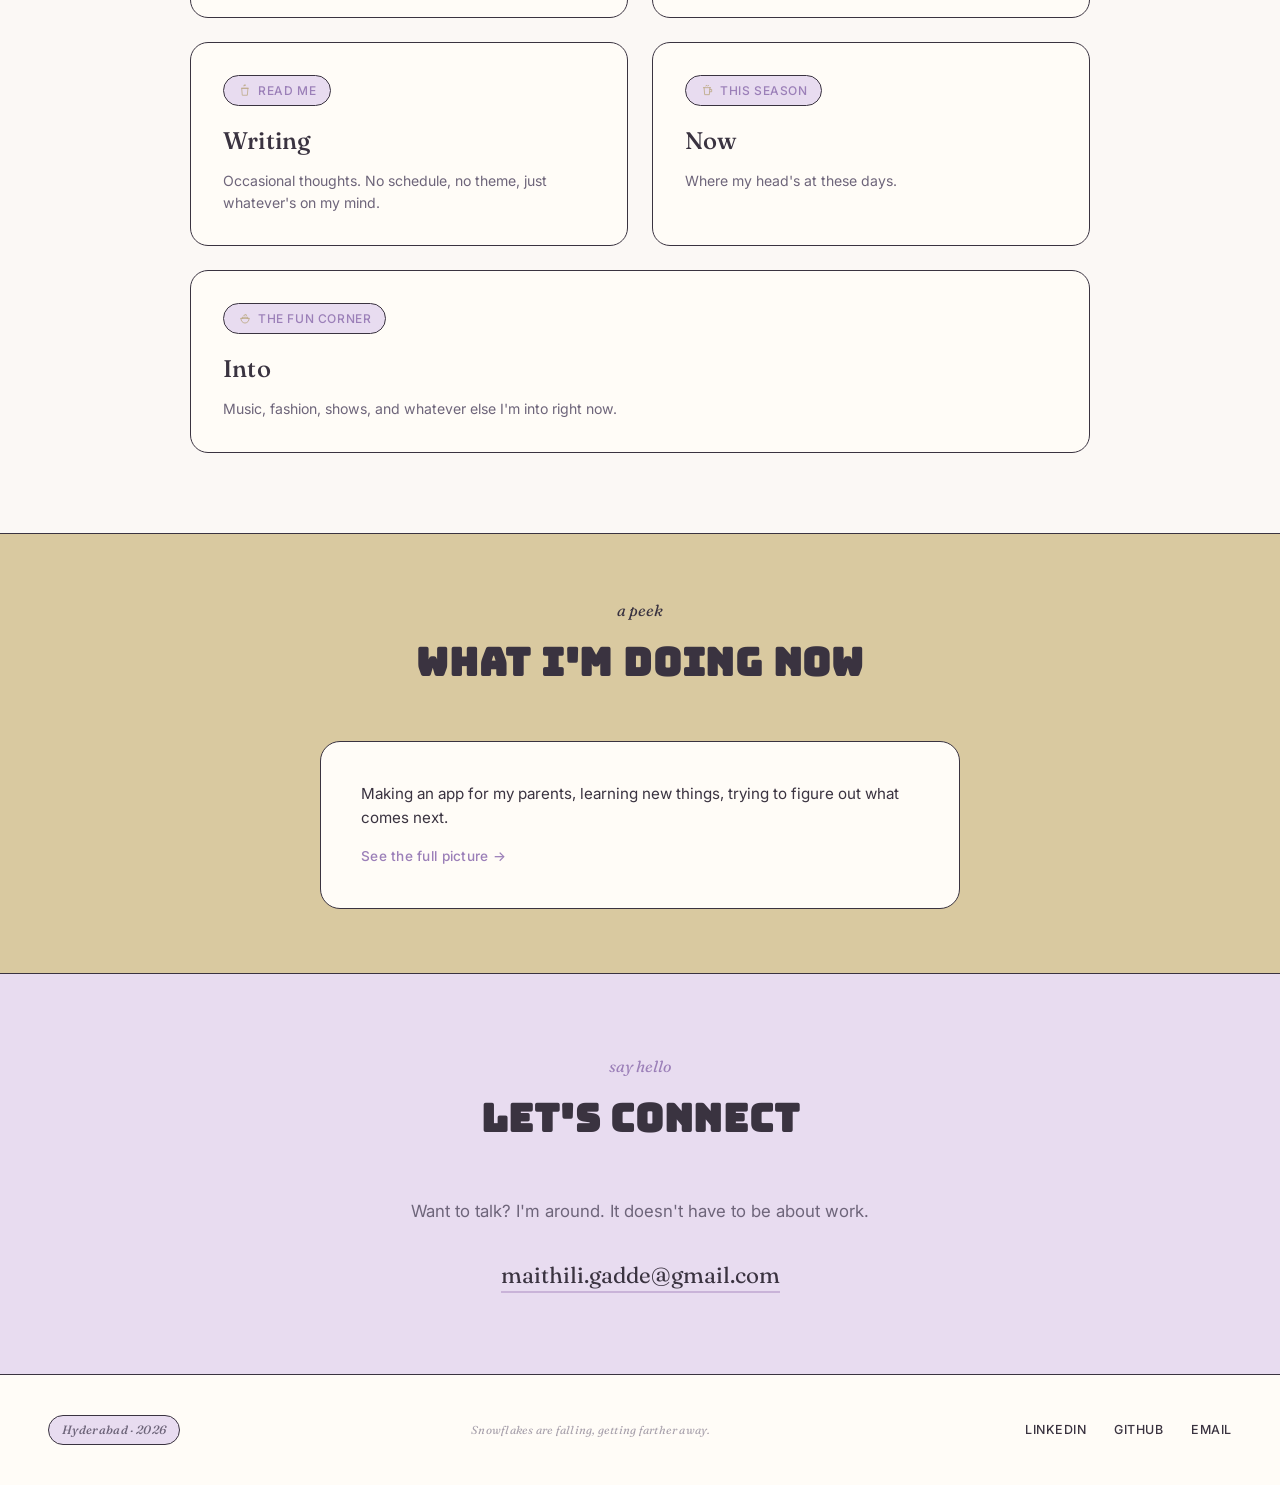
==== commit 40bd8139: "refresh tone" ====
--- a/index.html
+++ b/index.html
@@ -73,7 +73,7 @@
   </div>
   <div class="panel fade-up delay-3">
     <h2 class="panel-title">What I'm<br>up to lately</h2>
-    <p>Made an app for my parents. Playing with AI agents. Built this site by hand because why not.</p>
+    <p>Made an app for my parents. Playing with AI agents. Put this site together with some help from Claude.</p>
     <p>Have a look around <svg class="panel-icon"><use href="#i-chai"/></svg></p>
   </div>
 </section>
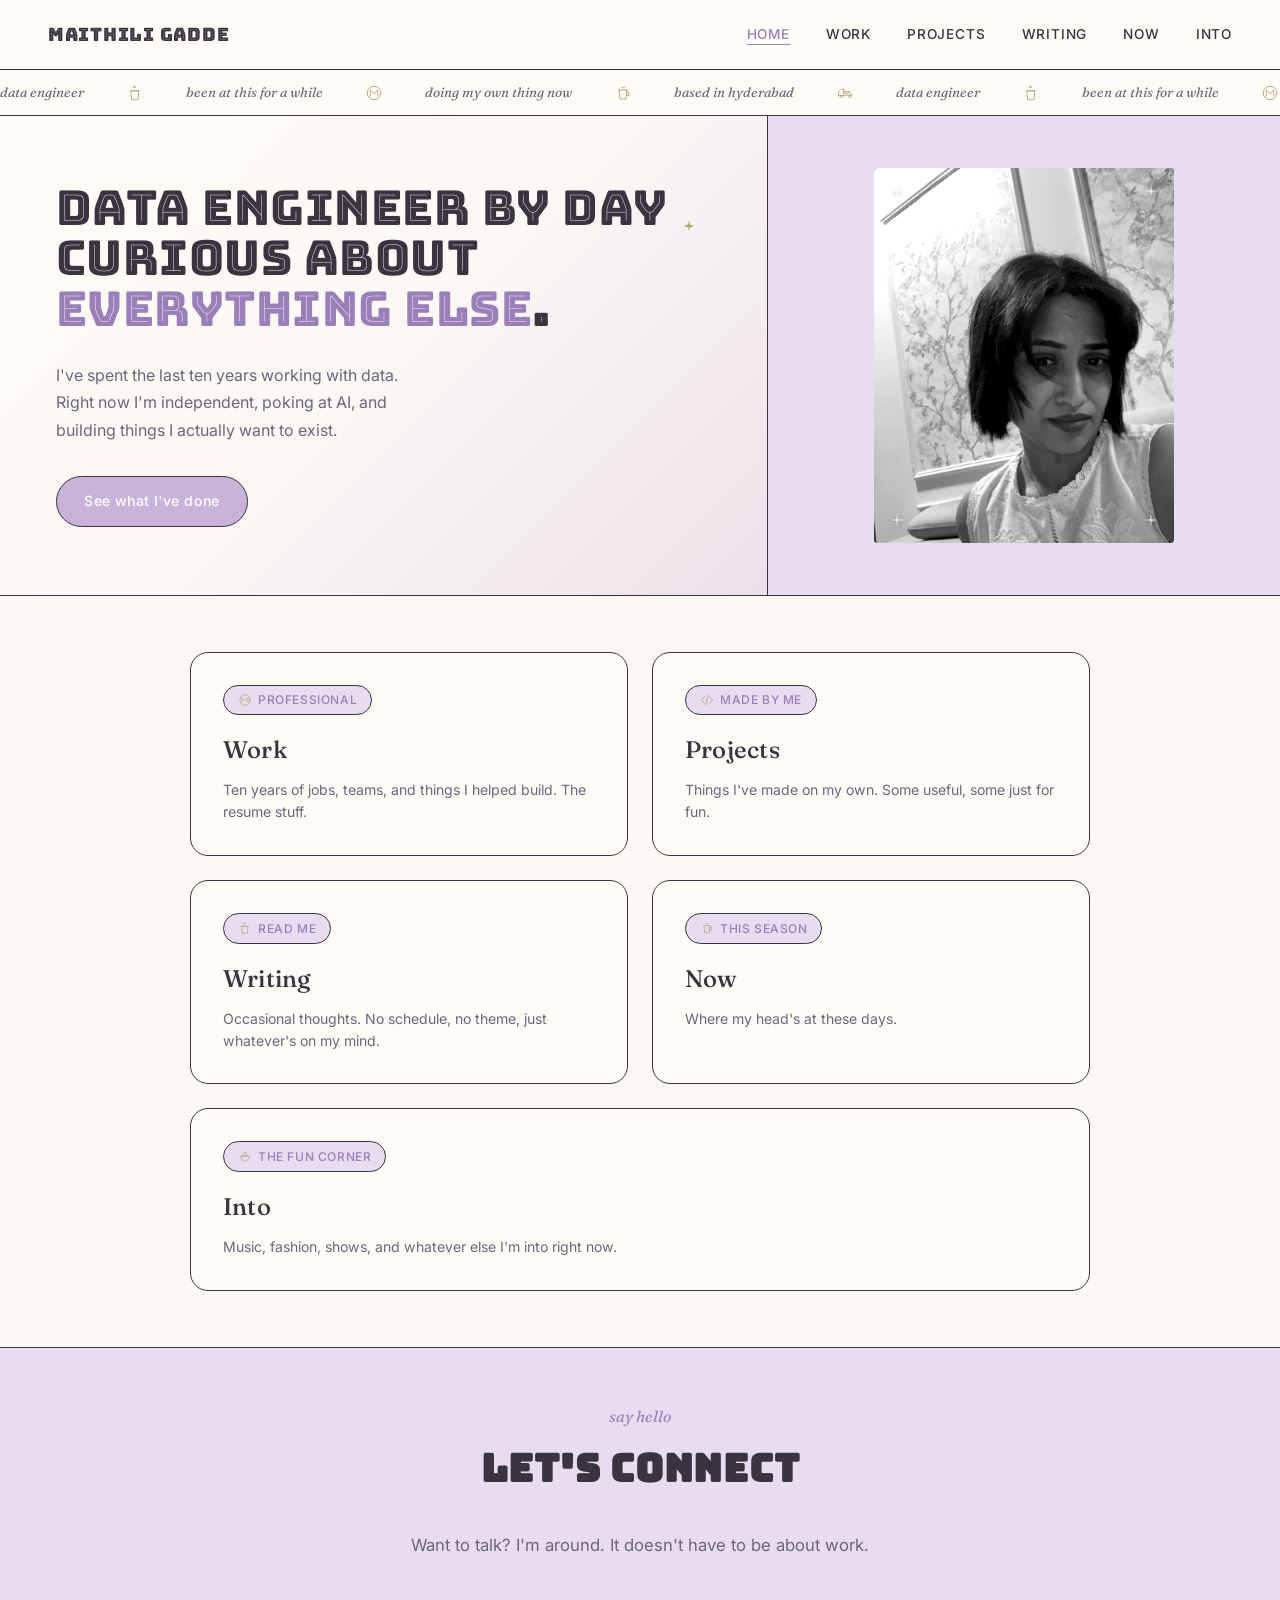
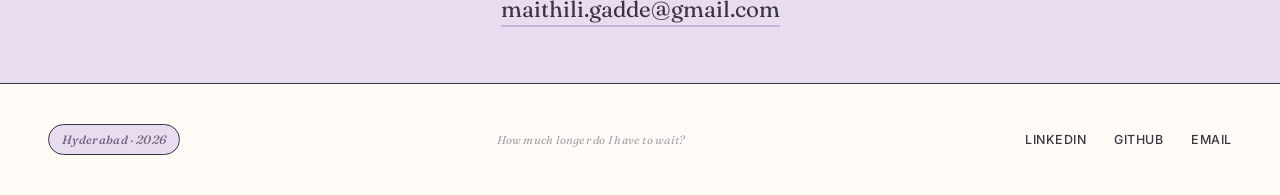
==== commit d4236cb5: "tighten homepage, extract icons, voice pass, add resume" ====
--- a/index.html
+++ b/index.html
@@ -60,36 +60,7 @@
   </div>
 </section>
 
-<section class="three-panels">
-  <div class="panel fade-up delay-1">
-    <h2 class="panel-title">Hi! Glad<br>you're here!</h2>
-    <p>I'm Maithili. I've been doing data engineering for about ten years and I'm currently figuring out what I want to do next.</p>
-    <p>This site is just me putting things in one place.</p>
-  </div>
-  <div class="panel fade-up delay-2">
-    <h2 class="panel-title">The short version.</h2>
-    <p>Python, TypeScript, Spark, AWS <svg class="panel-icon"><use href="#i-code"/></svg> Worked at Nielsen, Warner Music, Infosys. Did my master's at NYU.</p>
-    <p>Now I'm on my own, building stuff.</p>
-  </div>
-  <div class="panel fade-up delay-3">
-    <h2 class="panel-title">What I'm<br>up to lately</h2>
-    <p>Made an app for my parents. Playing with AI agents. Put this site together with some help from Claude.</p>
-    <p>Have a look around <svg class="panel-icon"><use href="#i-chai"/></svg></p>
-  </div>
-</section>
-
 <section class="rooms-section">
-  <div class="divider-row" style="padding-top:0;margin-top:-1rem;margin-bottom:2rem">
-    <span class="line"></span>
-    <svg><use href="#i-chai"/></svg>
-    <svg><use href="#i-coffee"/></svg>
-    <svg><use href="#i-rick"/></svg>
-    <svg><use href="#i-metro"/></svg>
-    <svg><use href="#i-biryani"/></svg>
-    <span class="line"></span>
-  </div>
-  <div class="section-eyebrow">five rooms <svg class="nyc-icon-sm" style="color:var(--sage-deep);vertical-align:-0.15em"><use href="#i-spark"/></svg> all yours to wander</div>
-  <h2 class="section-title">PICK A ROOM</h2>
   <div class="rooms-grid">
     <a href="work.html" class="room-card hover-tilt fade-up delay-1">
       <div class="room-label"><svg class="nyc-icon-sm" style="color:var(--sage-deep)"><use href="#i-metro"/></svg> Professional</div>
@@ -116,15 +87,6 @@
       <h3>Into</h3>
       <p>Music, fashion, shows, and whatever else I'm into right now.</p>
     </a>
-  </div>
-</section>
-
-<section class="now-section">
-  <div class="section-eyebrow">a peek</div>
-  <h2 class="section-title">WHAT I'M DOING NOW</h2>
-  <div class="now-card">
-    <p>Making an app for my parents, learning new things, trying to figure out what comes next.</p>
-    <a href="now.html" class="post-link" style="font-size:0.85rem;">See the full picture &rarr;</a>
   </div>
 </section>
 
--- a/styles.css
+++ b/styles.css
@@ -137,7 +137,7 @@
 .hero {
   display: grid;
   grid-template-columns: 1.5fr 1fr;
-  min-height: 600px;
+  min-height: 480px;
   border-bottom: 1px solid var(--ink);
 }
 .hero-left {
@@ -283,7 +283,7 @@
 
 /* ── rooms ── */
 .rooms-section {
-  padding: 5rem 3rem;
+  padding: 3.5rem 3rem;
   background: var(--cream);
   border-bottom: 1px solid var(--ink);
 }
@@ -302,7 +302,7 @@
   text-align: center;
   color: var(--rose-deep);
   letter-spacing: 0.02em;
-  margin-bottom: 3rem;
+  margin-bottom: 2rem;
 }
 .rooms-grid {
   display: grid;
@@ -397,7 +397,7 @@
 /* ── contact section ── */
 .contact-section {
   background: var(--rose-soft);
-  padding: 5rem 3rem;
+  padding: 3.5rem 3rem;
   border-bottom: 1px solid var(--ink);
   text-align: center;
 }
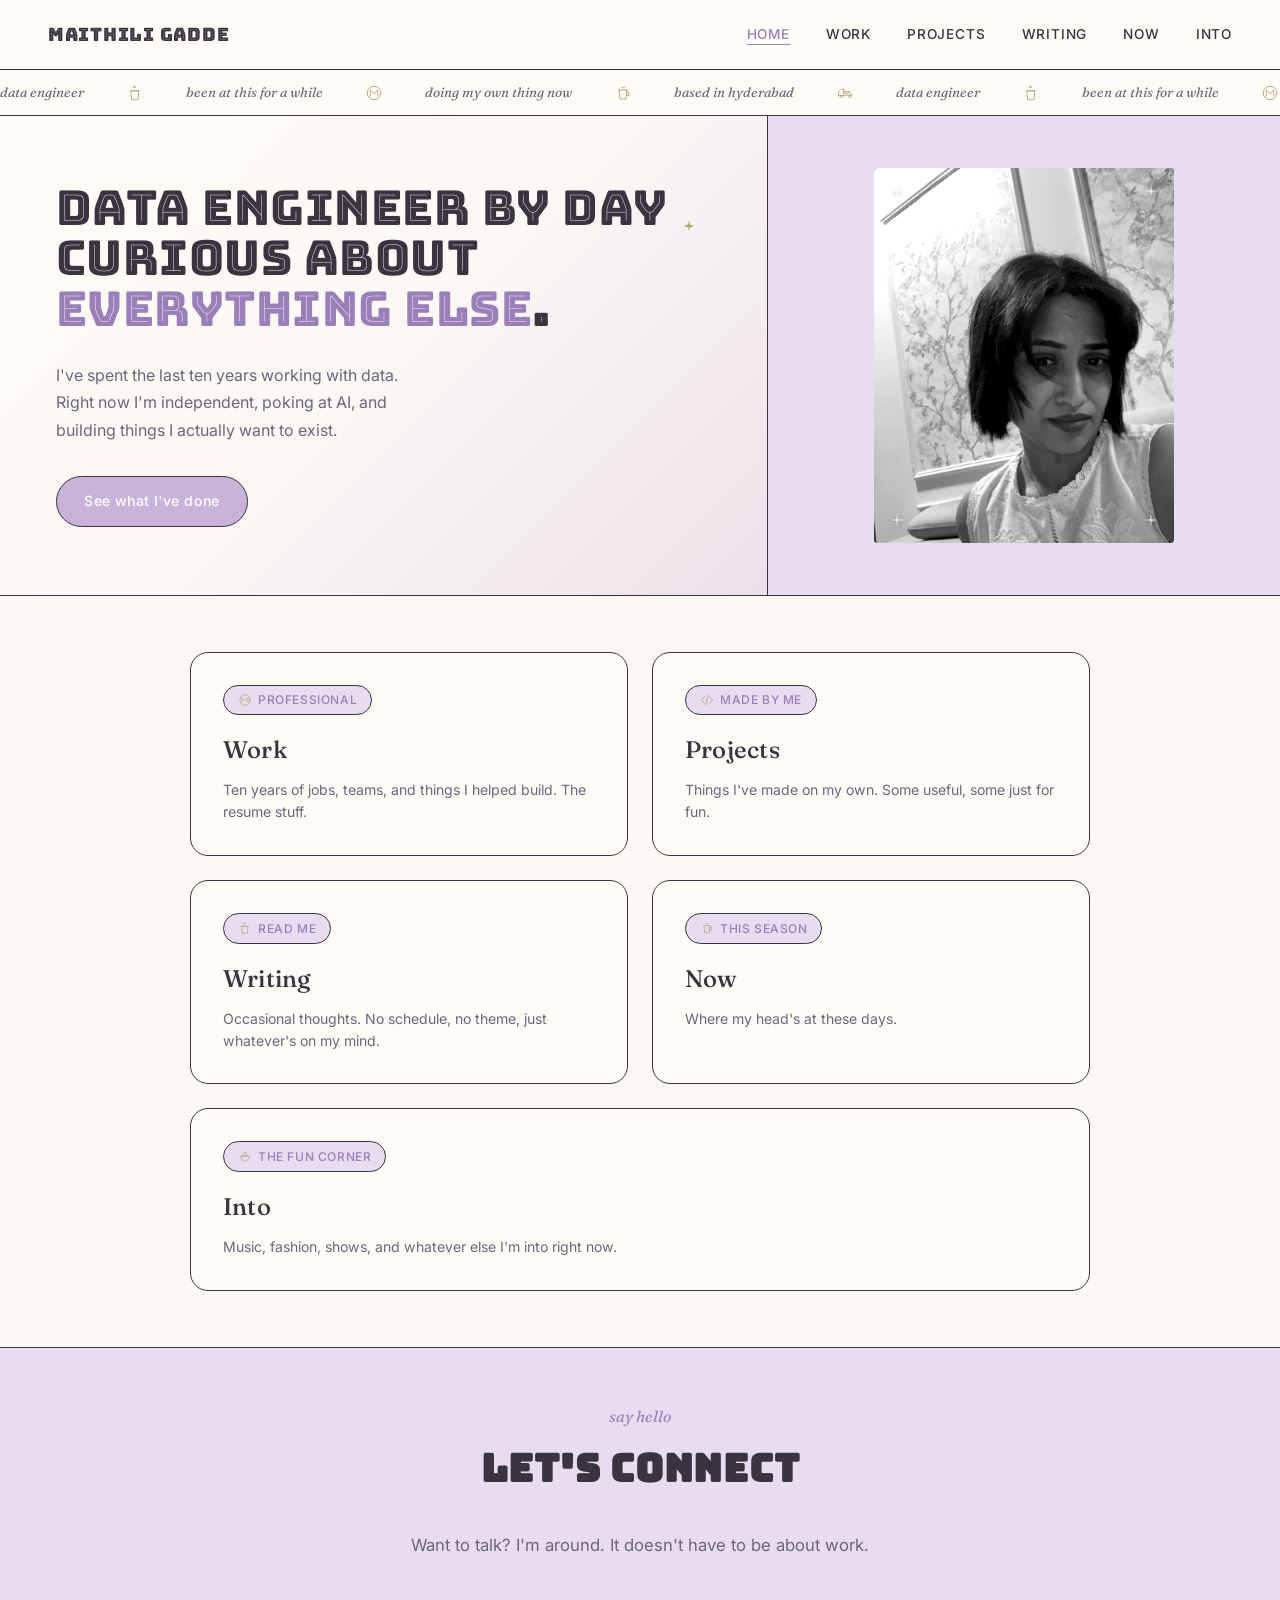
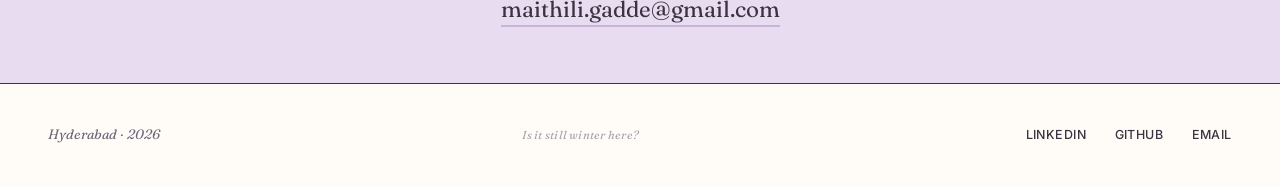
==== commit bf055baf: "code review cleanup: shared JS, dead CSS, accessibility, SEO fixes" ====
--- a/index.html
+++ b/index.html
@@ -8,7 +8,8 @@
 <meta property="og:title" content="Maithili Gadde">
 <meta property="og:description" content="Data engineer, mostly. Into AI, building things for fun, and figuring out what's next.">
 <meta property="og:type" content="website">
-<meta property="og:image" content="hero-portrait.jpg">
+<meta property="og:url" content="https://maithiligadde.com/">
+<meta property="og:image" content="https://maithiligadde.com/hero-portrait.jpg">
 <meta name="twitter:card" content="summary">
 <meta name="twitter:title" content="Maithili Gadde">
 <meta name="twitter:description" content="Data engineer, mostly. Into AI, building things for fun, and figuring out what's next.">
@@ -18,8 +19,7 @@
 </head>
 <body>
 
-<!-- shared icon sprite -->
-<script>fetch('icons.svg').then(r=>r.text()).then(t=>{const d=document.createElement('div');d.hidden=true;d.innerHTML=t;document.body.prepend(d.firstElementChild)})</script>
+<a href="#main" class="skip-link">Skip to content</a>
 
 <nav>
   <a href="index.html" class="nav-logo">MAITHILI GADDE</a>
@@ -31,18 +31,19 @@
     <li><a href="now.html">Now</a></li>
     <li><a href="into.html">Into</a></li>
   </ul>
-  <button class="nav-toggle" id="navToggle" aria-label="Toggle navigation">
+  <button class="nav-toggle" id="navToggle" aria-label="Toggle navigation" aria-expanded="false">
     <span></span><span></span><span></span>
   </button>
 </nav>
 
-<div class="marquee">
+<div class="marquee" aria-hidden="true">
   <div class="marquee-track">
     <span>data engineer <svg class="nyc-icon"><use href="#i-coffee"/></svg> been at this for a while <svg class="nyc-icon"><use href="#i-metro"/></svg> doing my own thing now <svg class="nyc-icon"><use href="#i-chai"/></svg> based in hyderabad <svg class="nyc-icon"><use href="#i-rick"/></svg></span>
     <span>data engineer <svg class="nyc-icon"><use href="#i-coffee"/></svg> been at this for a while <svg class="nyc-icon"><use href="#i-metro"/></svg> doing my own thing now <svg class="nyc-icon"><use href="#i-chai"/></svg> based in hyderabad <svg class="nyc-icon"><use href="#i-rick"/></svg></span>
   </div>
 </div>
 
+<main id="main">
 <section class="hero">
   <div class="hero-left">
     <h1 class="fade-up delay-1">Data engineer by day<svg class="nyc-icon-sm star-after" style="margin-left:0.3em"><use href="#i-spark"/></svg><br>curious about <span class="rose-line">everything else</span>.</h1>
@@ -55,7 +56,7 @@
       <svg class="corner-mark tr" viewBox="0 0 18 18" fill="currentColor"><path d="M9 0 L10 8 L18 9 L10 10 L9 18 L8 10 L0 9 L8 8 Z"/></svg>
       <svg class="corner-mark bl" viewBox="0 0 18 18" fill="currentColor"><path d="M9 0 L10 8 L18 9 L10 10 L9 18 L8 10 L0 9 L8 8 Z"/></svg>
       <svg class="corner-mark br" viewBox="0 0 18 18" fill="currentColor"><path d="M9 0 L10 8 L18 9 L10 10 L9 18 L8 10 L0 9 L8 8 Z"/></svg>
-      <img src="hero-portrait.jpg" alt="Maithili Gadde">
+      <img src="hero-portrait.jpg" alt="Maithili Gadde" width="300" height="375" fetchpriority="high">
     </div>
   </div>
 </section>
@@ -98,9 +99,10 @@
     <a href="mailto:maithili.gadde@gmail.com" class="contact-email">maithili.gadde@gmail.com</a>
   </div>
 </section>
+</main>
 
 <footer>
-  <div class="tag">Hyderabad &middot; 2026</div>
+  <div class="footer-location">Hyderabad &middot; 2026</div>
   <div class="footer-lyric" id="footerLyric"></div>
   <div class="links">
     <a href="https://www.linkedin.com/in/maithiligadde/" target="_blank" rel="noopener">LinkedIn</a>
@@ -109,24 +111,7 @@
   </div>
 </footer>
 
-<script>
-  const navToggle = document.getElementById('navToggle');
-  const navLinks = document.getElementById('navLinks');
-  navToggle.addEventListener('click', () => navLinks.classList.toggle('open'));
-  const lyrics = [
-    'Is it still winter here?',
-    'I miss you.',
-    'How much longer do I have to wait?',
-    'Like a small piece, like the last of winter.',
-    'You know it all. You\'re my best friend.',
-    'Morning will come again.',
-    'Snowflakes are falling, getting farther away.',
-    'I wander around, looking for you.',
-    'Winter is cold because of you.'
-  ];
-  const el = document.getElementById('footerLyric');
-  if (el) el.textContent = lyrics[Math.floor(Math.random() * lyrics.length)];
-</script>
+<script src="main.js"></script>
 
 </body>
 </html>
--- a/styles.css
+++ b/styles.css
@@ -24,6 +24,24 @@
 }
 ::selection { background: var(--rose); color: white; }
 
+/* ── skip link ── */
+.skip-link {
+  position: absolute;
+  top: -100%;
+  left: 1rem;
+  background: var(--ink);
+  color: var(--cream);
+  padding: 0.5rem 1rem;
+  border-radius: 0 0 6px 6px;
+  font-size: 0.85rem;
+  text-decoration: none;
+  z-index: 100;
+  transition: top 0.2s;
+}
+.skip-link:focus {
+  top: 0;
+}
+
 /* ── nav ── */
 nav {
   background: var(--cream-light);
@@ -113,21 +131,6 @@
   color: var(--rose-deep);
   margin: 0 0.15em;
 }
-.divider-row {
-  display: flex;
-  align-items: center;
-  justify-content: center;
-  gap: 1.5rem;
-  padding: 2rem 0 1rem;
-  color: var(--rose-deep);
-  opacity: 0.5;
-}
-.divider-row svg { width: 22px; height: 22px; }
-.divider-row .line {
-  width: 40px;
-  height: 1px;
-  background: currentColor;
-}
 @keyframes scroll {
   from { transform: translateX(0); }
   to { transform: translateX(-50%); }
@@ -156,14 +159,6 @@
   letter-spacing: 0.01em;
   margin-bottom: 1.75rem;
   color: var(--ink);
-}
-.hero-left h1 .rose-line {
-  color: var(--rose-deep);
-}
-.hero-left .star-after {
-  display: inline-block;
-  color: var(--sage-deep);
-  margin-left: 0.3em;
 }
 .hero-left h1 .rose-line {
   color: var(--rose-deep);
@@ -237,50 +232,6 @@
 .corner-mark.bl { bottom: 1rem; left: 1rem; }
 .corner-mark.br { bottom: 1rem; right: 1rem; }
 
-/* ── three panels ── */
-.three-panels {
-  display: grid;
-  grid-template-columns: 1fr 1fr 1fr;
-  border-bottom: 1px solid var(--ink);
-}
-.panel {
-  padding: 3rem 2.25rem;
-  border-right: 1px solid var(--ink);
-  background: var(--rose-soft);
-  position: relative;
-  min-height: 420px;
-}
-.panel:nth-child(2) { background: var(--cream-light); }
-.panel:last-child { border-right: none; background: var(--rose-soft); }
-.panel-title {
-  font-family: var(--heading);
-  font-size: 1.75rem;
-  font-weight: 500;
-  color: var(--ink);
-  line-height: 1.1;
-  margin-bottom: 1.5rem;
-}
-.panel:nth-child(2) .panel-title { color: var(--rose-deep); }
-.panel p {
-  color: var(--ink-muted);
-  font-size: 0.92rem;
-  line-height: 1.65;
-  margin-bottom: 0.85rem;
-}
-.panel-star {
-  display: inline-block;
-  color: var(--sage-deep);
-  margin: 0 0.2em;
-}
-.panel-photo {
-  width: 130px;
-  height: 130px;
-  margin: 1rem auto;
-  border-radius: 50%;
-  background: var(--ink);
-  opacity: 0.15;
-}
-
 /* ── rooms ── */
 .rooms-section {
   padding: 3.5rem 3rem;
@@ -353,28 +304,6 @@
   color: var(--ink-muted);
   line-height: 1.55;
 }
-
-/* ── now bar ── */
-.now-section {
-  background: var(--sage);
-  padding: 4rem 3rem;
-  border-bottom: 1px solid var(--ink);
-  text-align: center;
-}
-.now-section .section-title { color: var(--ink); }
-.now-section .section-eyebrow { color: var(--ink); }
-.now-section .section-eyebrow .star { color: var(--cream-light); }
-.now-card {
-  background: var(--cream-light);
-  border: 1px solid var(--ink);
-  border-radius: 20px;
-  padding: 2.5rem;
-  max-width: 640px;
-  margin: 0 auto;
-  text-align: left;
-}
-.now-card p { margin-bottom: 0.75rem; font-size: 0.95rem; color: var(--ink); }
-.now-card p:last-child { margin-bottom: 0; margin-top: 1rem; font-style: italic; color: var(--ink-muted); font-size: 0.82rem; }
 
 /* ── mobile nav toggle ── */
 .nav-toggle {
@@ -452,6 +381,11 @@
   font-size: 0.78rem;
 }
 footer .links a:hover { color: var(--rose-deep); }
+footer .footer-location {
+  font-family: var(--serif);
+  font-style: italic;
+  color: var(--ink-muted);
+}
 footer .footer-lyric {
   font-family: var(--serif);
   font-style: italic;
@@ -485,10 +419,7 @@
   .hero-left { border-right: none; border-bottom: 1px solid var(--ink); padding: 3rem 1.5rem; }
   .hero-left h1 { font-size: 2.1rem; }
   .hero-right { min-height: 360px; }
-  .three-panels { grid-template-columns: 1fr; }
-  .panel { border-right: none; border-bottom: 1px solid var(--ink); min-height: auto; padding: 2.5rem 1.5rem; }
-  .panel:last-child { border-bottom: none; }
-  .rooms-section, .now-section, .contact-section { padding: 3rem 1.25rem; }
+  .rooms-section, .contact-section { padding: 3rem 1.25rem; }
   .rooms-grid { grid-template-columns: 1fr; gap: 1rem; }
   .section-title { font-size: 1.8rem; }
   footer { flex-direction: column; gap: 1rem; padding: 2rem 1.25rem; text-align: center; }
@@ -865,11 +796,11 @@
   border: 1px solid var(--ink);
   border-radius: 12px;
   padding: 1.5rem;
-  transition: transform 0.2s, box-shadow 0.2s;
+  transition: transform 0.3s cubic-bezier(0.34, 1.56, 0.64, 1), box-shadow 0.2s;
 }
 .lately-card:hover {
-  transform: translate(-3px, -3px);
-  box-shadow: 6px 6px 0 var(--ink);
+  transform: translate(-3px, -5px) rotate(-0.5deg);
+  box-shadow: 6px 8px 0 var(--ink);
 }
 .lately-label {
   font-size: 0.7rem;
